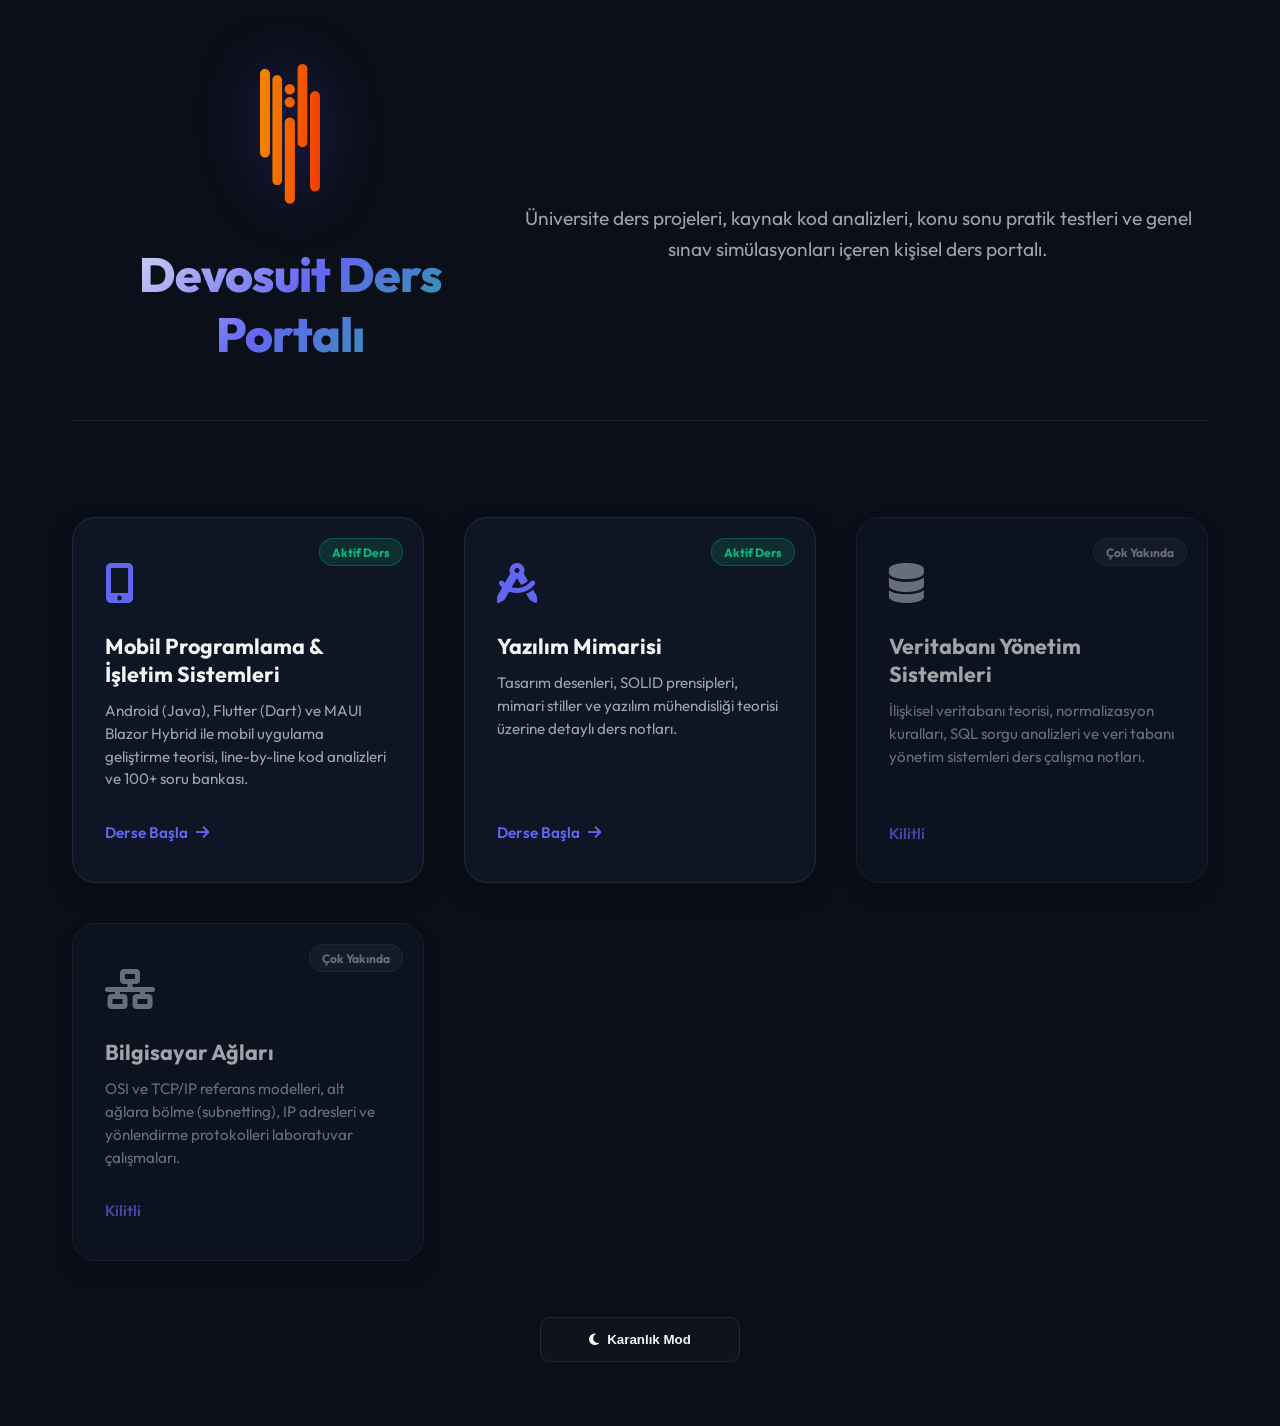
==== index.html @ ef6483c0 "mobil programlama ve mimari" ====
<!DOCTYPE html>
<html lang="tr">
<head>
    <meta charset="UTF-8">
    <meta name="viewport" content="width=device-width, initial-scale=1.0">
    <title>Devosuit Ders Portalı</title>
    <meta name="description" content="Kişisel üniversite ders notları, kod analizleri ve sınav simülatörü platformu.">

    <link href="https://fonts.googleapis.com/css2?family=Outfit:wght@300;400;500;600;700&display=swap" rel="stylesheet">
    <link rel="stylesheet" href="https://cdnjs.cloudflare.com/ajax/libs/font-awesome/6.4.0/css/all.min.css">
    <link rel="stylesheet" href="assets/css/styles.css">
</head>
<body>

    <div class="dashboard-view">
        <header class="dashboard-header">
            <div class="logo-area">
                <img src="devosuitlogo.png" alt="Devosuit Logo" class="dashboard-logo">
                <h1>Devosuit Ders Portalı</h1>
            </div>
            <p>Üniversite ders projeleri, kaynak kod analizleri, konu sonu pratik testleri ve genel sınav simülasyonları içeren kişisel ders portalı.</p>
        </header>

        <div class="course-grid">

            <!-- Mobil Programlama — AKTİF -->
            <a href="courses/mobil/index.html" class="course-card active">
                <span class="card-badge">Aktif Ders</span>
                <div class="course-icon"><i class="fas fa-mobile-alt"></i></div>
                <h3>Mobil Programlama &amp; İşletim Sistemleri</h3>
                <p>Android (Java), Flutter (Dart) ve MAUI Blazor Hybrid ile mobil uygulama geliştirme teorisi, line-by-line kod analizleri ve 100+ soru bankası.</p>
                <span class="enter-btn">Derse Başla <i class="fas fa-arrow-right"></i></span>
            </a>

            <!-- Yazılım Mimarisi — AKTİF -->
            <a href="courses/yazilim-mimarisi/index.html" class="course-card active">
                <span class="card-badge">Aktif Ders</span>
                <div class="course-icon"><i class="fas fa-drafting-compass"></i></div>
                <h3>Yazılım Mimarisi</h3>
                <p>Tasarım desenleri, SOLID prensipleri, mimari stiller ve yazılım mühendisliği teorisi üzerine detaylı ders notları.</p>
                <span class="enter-btn">Derse Başla <i class="fas fa-arrow-right"></i></span>
            </a>

            <!-- Veritabanı — Kilitli -->
            <div class="course-card locked">
                <span class="card-badge locked-badge">Çok Yakında</span>
                <div class="course-icon"><i class="fas fa-database"></i></div>
                <h3>Veritabanı Yönetim Sistemleri</h3>
                <p>İlişkisel veritabanı teorisi, normalizasyon kuralları, SQL sorgu analizleri ve veri tabanı yönetim sistemleri ders çalışma notları.</p>
                <span class="enter-btn">Kilitli</span>
            </div>

            <!-- Ağlar — Kilitli -->
            <div class="course-card locked">
                <span class="card-badge locked-badge">Çok Yakında</span>
                <div class="course-icon"><i class="fas fa-network-wired"></i></div>
                <h3>Bilgisayar Ağları</h3>
                <p>OSI ve TCP/IP referans modelleri, alt ağlara bölme (subnetting), IP adresleri ve yönlendirme protokolleri laboratuvar çalışmaları.</p>
                <span class="enter-btn">Kilitli</span>
            </div>

        </div>

        <button class="theme-toggle dashboard-theme-toggle" onclick="toggleTheme()">
            <i class="fas fa-moon"></i> <span>Karanlık Mod</span>
        </button>
    </div>

    <script src="assets/js/dashboard.js"></script>
</body>
</html>
---- assets/css/styles.css ----
:root {
            --bg-base: #0b0f19;
            --bg-card: rgba(17, 25, 40, 0.75);
            --border-color: rgba(255, 255, 255, 0.08);
            --primary: #4f46e5;
            --primary-light: #6366f1;
            --accent: #10b981;
            --accent-hover: #059669;
            --text-primary: #f3f4f6;
            --text-secondary: #9ca3af;
            --sidebar-width: 280px;
            --card-padding: 2rem;
            --shadow: 0 10px 30px -10px rgba(0, 0, 0, 0.5);
            --transition: all 0.3s cubic-bezier(0.4, 0, 0.2, 1);
        }

        .light-theme {
            --bg-base: #f8fafc;
            --bg-card: rgba(255, 255, 255, 0.9);
            --border-color: rgba(0, 0, 0, 0.08);
            --primary: #3b82f6;
            --primary-light: #60a5fa;
            --accent: #10b981;
            --text-primary: #1e293b;
            --text-secondary: #64748b;
        }

        * {
            margin: 0;
            padding: 0;
            box-sizing: border-box;
        }

        body {
            font-family: 'Outfit', sans-serif;
            background-color: var(--bg-base);
            color: var(--text-primary);
            display: block;
            min-height: 100vh;
            overflow-x: hidden;
            transition: var(--transition);
        }

        body.in-workspace {
            display: flex;
        }

        /* Dashboard View Styling */
        .dashboard-view {
            max-width: 1200px;
            margin: 0 auto;
            padding: 4rem 2rem;
            display: flex;
            flex-direction: column;
            align-items: center;
            width: 100%;
        }

        .dashboard-header {
            text-align: center;
            margin-bottom: 4rem;
        }

        .logo-area {
            display: flex;
            flex-direction: column;
            align-items: center;
            gap: 1.5rem;
            margin-bottom: 1.5rem;
        }

        .dashboard-logo {
            height: 140px;
            width: auto;
            object-fit: contain;
            filter: drop-shadow(0 0 30px rgba(79, 70, 229, 0.3));
            transition: var(--transition);
        }

        .dashboard-logo:hover {
            transform: scale(1.05);
        }

        .dashboard-header h1 {
            font-size: 3rem;
            font-weight: 800;
            background: linear-gradient(135deg, var(--text-primary), var(--primary-light), var(--accent));
            -webkit-background-clip: text;
            -webkit-text-fill-color: transparent;
            letter-spacing: -1px;
            margin-top: 1rem;
        }

        .dashboard-header p {
            color: var(--text-secondary);
            font-size: 1.2rem;
            max-width: 700px;
            line-height: 1.6;
            margin: 1rem auto 0 auto;
        }

        .course-grid {
            display: grid;
            grid-template-columns: repeat(auto-fit, minmax(320px, 1fr));
            gap: 2.5rem;
            width: 100%;
            margin-top: 2rem;
        }

        a.course-card {
            text-decoration: none;
            color: inherit;
        }

        .course-card {
            background: var(--bg-card);
            backdrop-filter: blur(20px);
            -webkit-backdrop-filter: blur(20px);
            border: 1px solid var(--border-color);
            border-radius: 24px;
            padding: 2.5rem 2rem;
            position: relative;
            overflow: hidden;
            cursor: pointer;
            transition: var(--transition);
            display: flex;
            flex-direction: column;
            align-items: flex-start;
            box-shadow: var(--shadow);
        }

        .course-card.active:hover {
            transform: translateY(-8px);
            border-color: var(--primary-light);
            box-shadow: 0 20px 40px -15px rgba(99, 102, 241, 0.25);
        }

        .course-card.locked {
            opacity: 0.65;
            cursor: not-allowed;
        }

        .card-badge {
            position: absolute;
            top: 1.25rem;
            right: 1.25rem;
            background: rgba(16, 185, 129, 0.15);
            color: var(--accent);
            padding: 0.35rem 0.75rem;
            border-radius: 20px;
            font-size: 0.75rem;
            font-weight: 700;
            border: 1px solid rgba(16, 185, 129, 0.3);
        }

        .locked-badge {
            background: rgba(255, 255, 255, 0.05);
            color: var(--text-secondary);
            border-color: var(--border-color);
        }

        .course-icon {
            font-size: 2.5rem;
            color: var(--primary-light);
            margin-bottom: 1.5rem;
        }

        .course-card.locked .course-icon {
            color: var(--text-secondary);
        }

        .course-card h3 {
            font-size: 1.35rem;
            font-weight: 700;
            margin-bottom: 0.75rem;
            color: var(--text-primary);
        }

        .course-card p {
            color: var(--text-secondary);
            font-size: 0.95rem;
            line-height: 1.5;
            margin-bottom: 2rem;
            flex: 1;
        }

        .enter-btn {
            font-weight: 600;
            font-size: 0.95rem;
            color: var(--primary-light);
            display: flex;
            align-items: center;
            gap: 0.5rem;
            transition: var(--transition);
        }

        .course-card.active:hover .enter-btn {
            color: var(--accent);
            transform: translateX(5px);
        }

        /* Sidebar Navigation styling */
        aside {
            width: var(--sidebar-width);
            background: rgba(10, 15, 30, 0.95);
            border-right: 1px solid var(--border-color);
            position: fixed;
            top: 0;
            bottom: 0;
            left: 0;
            z-index: 100;
            padding: 2rem 1.5rem;
            display: none;
            flex-direction: column;
            overflow-y: auto;
        }

        body.in-workspace aside {
            display: flex;
        }

        .logo {
            font-size: 1.4rem;
            font-weight: 700;
            color: var(--text-primary);
            margin-bottom: 2.5rem;
            display: flex;
            align-items: center;
            gap: 0.75rem;
            background: linear-gradient(135deg, var(--primary-light), var(--accent));
            -webkit-background-clip: text;
            -webkit-text-fill-color: transparent;
        }

        .nav-links {
            list-style: none;
            display: flex;
            flex-direction: column;
            gap: 0.5rem;
            flex: 1;
        }

        .nav-links a {
            display: flex;
            align-items: center;
            gap: 0.75rem;
            color: var(--text-secondary);
            text-decoration: none;
            padding: 0.85rem 1rem;
            border-radius: 10px;
            font-weight: 500;
            font-size: 0.95rem;
            transition: var(--transition);
            border: 1px solid transparent;
        }

        .nav-links a:hover, .nav-links a.active {
            color: var(--text-primary);
            background: rgba(255, 255, 255, 0.03);
            border-color: var(--border-color);
        }

        .nav-links a.active {
            background: rgba(79, 70, 229, 0.15);
            border-color: rgba(79, 70, 229, 0.3);
            color: var(--primary-light);
        }

        .theme-toggle {
            margin-top: auto;
            background: rgba(255,255,255,0.02);
            border: 1px solid var(--border-color);
            color: var(--text-primary);
            padding: 0.85rem;
            border-radius: 10px;
            cursor: pointer;
            display: flex;
            align-items: center;
            justify-content: center;
            gap: 0.5rem;
            font-weight: 600;
            transition: var(--transition);
        }

        .theme-toggle:hover {
            background: rgba(255,255,255,0.06);
        }

        /* Main content layout */
        main {
            margin-left: 0;
            flex: 1;
            padding: 2.5rem;
            max-width: 1400px;
            width: 100%;
            transition: var(--transition);
            display: none;
        }

        body.in-workspace main {
            display: block;
            margin-left: var(--sidebar-width);
            width: calc(100% - var(--sidebar-width));
        }

        header {
            margin-bottom: 3rem;
            display: flex;
            justify-content: space-between;
            align-items: center;
            border-bottom: 1px solid var(--border-color);
            padding-bottom: 2rem;
        }

        .header-title h1 {
            font-size: 2.2rem;
            font-weight: 700;
            margin-bottom: 0.5rem;
            background: linear-gradient(to right, var(--text-primary), var(--text-secondary));
            -webkit-background-clip: text;
            -webkit-text-fill-color: transparent;
        }

        .header-title p {
            color: var(--text-secondary);
            font-size: 1.05rem;
        }

        /* Search styling */
        .search-container {
            position: relative;
            width: 320px;
        }

        .search-container i {
            position: absolute;
            left: 1rem;
            top: 50%;
            transform: translateY(-50%);
            color: var(--text-secondary);
        }

        .search-input {
            width: 100%;
            padding: 0.75rem 1rem 0.75rem 2.5rem;
            background: rgba(255, 255, 255, 0.02);
            border: 1px solid var(--border-color);
            border-radius: 12px;
            color: var(--text-primary);
            outline: none;
            transition: var(--transition);
            font-family: inherit;
        }

        .search-input:focus {
            border-color: var(--primary-light);
            background: rgba(255, 255, 255, 0.05);
            box-shadow: 0 0 0 4px rgba(99, 102, 241, 0.15);
        }

        /* Card styles with Glassmorphism */
        .card {
            background: var(--bg-card);
            backdrop-filter: blur(20px);
            -webkit-backdrop-filter: blur(20px);
            border: 1px solid var(--border-color);
            border-radius: 20px;
            padding: var(--card-padding);
            box-shadow: var(--shadow);
            transition: var(--transition);
            margin-bottom: 3rem;
        }

        .card:hover {
            transform: translateY(-2px);
            border-color: rgba(255, 255, 255, 0.12);
        }

        .section-header {
            display: flex;
            justify-content: space-between;
            align-items: flex-start;
            margin-bottom: 1.5rem;
            border-bottom: 1px solid var(--border-color);
            padding-bottom: 1rem;
        }

        .section-header h2 {
            font-size: 1.6rem;
            font-weight: 700;
        }

        .path-badge {
            background: rgba(255, 255, 255, 0.03);
            border: 1px solid var(--border-color);
            padding: 0.5rem 0.85rem;
            border-radius: 30px;
            font-family: 'JetBrains Mono', monospace;
            font-size: 0.8rem;
            color: var(--text-secondary);
            display: inline-flex;
            align-items: center;
            gap: 0.5rem;
        }

        .section-desc {
            font-size: 1.05rem;
            line-height: 1.6;
            color: var(--text-secondary);
            margin-bottom: 2rem;
        }

        .grid {
            display: grid;
            gap: 2rem;
        }

        .grid-2 {
            grid-template-columns: 1fr 1fr;
        }

        @media (max-width: 1024px) {
            .grid-2 {
                grid-template-columns: 1fr;
            }
        }

        .info-block {
            background: rgba(255, 255, 255, 0.01);
            border: 1px solid var(--border-color);
            border-radius: 16px;
            padding: 1.5rem;
        }

        .info-block h3 {
            font-size: 1.15rem;
            font-weight: 600;
            margin-bottom: 1rem;
            display: flex;
            align-items: center;
            gap: 0.5rem;
            color: var(--text-primary);
        }

        .warning-block {
            border-left: 4px solid #ef4444;
            background: rgba(239, 68, 68, 0.02);
        }

        .warning-block h3 {
            color: #ef4444;
        }

        .styled-list, .exam-list {
            list-style: none;
            display: flex;
            flex-direction: column;
            gap: 0.85rem;
        }

        .styled-list li {
            position: relative;
            padding-left: 1.25rem;
            font-size: 0.95rem;
            line-height: 1.5;
            color: var(--text-secondary);
        }

        .styled-list li::before {
            content: '•';
            color: var(--primary-light);
            font-size: 1.5rem;
            position: absolute;
            left: 0;
            top: -0.2rem;
        }

        .exam-item {
            display: flex;
            gap: 0.75rem;
            font-size: 0.95rem;
            line-height: 1.5;
            color: var(--text-secondary);
        }

        .text-accent {
            color: #ef4444;
            margin-top: 0.2rem;
        }

        /* Code display styling */
        .code-tab-container {
            margin-top: 2rem;
            border-radius: 12px;
            overflow: hidden;
            border: 1px solid var(--border-color);
        }

        .code-header {
            background: rgba(0, 0, 0, 0.4);
            padding: 0.85rem 1.25rem;
            display: flex;
            justify-content: space-between;
            align-items: center;
            border-bottom: 1px solid var(--border-color);
            font-family: 'JetBrains Mono', monospace;
            font-size: 0.85rem;
            color: var(--text-secondary);
        }

        .copy-btn {
            background: transparent;
            border: 1px solid var(--border-color);
            color: var(--text-secondary);
            padding: 0.4rem 0.75rem;
            border-radius: 6px;
            cursor: pointer;
            font-family: inherit;
            font-size: 0.8rem;
            transition: var(--transition);
        }

        .copy-btn:hover {
            color: var(--text-primary);
            background: rgba(255,255,255,0.05);
        }

        pre[class*="language-"] {
            margin: 0 !important;
            border-radius: 0 !important;
            background: #060913 !important;
            font-size: 0.9rem !important;
        }

        /* 100-Question Exam Engine styling */
        .quiz-section {
            margin-top: 4rem;
        }

        .quiz-container {
            display: flex;
            flex-direction: column;
            gap: 1.5rem;
        }

        .quiz-navigation-panel {
            background: rgba(0, 0, 0, 0.2);
            border: 1px solid var(--border-color);
            border-radius: 12px;
            padding: 1rem;
            display: flex;
            flex-wrap: wrap;
            gap: 0.5rem;
            max-height: 200px;
            overflow-y: auto;
        }

        .q-nav-btn {
            width: 38px;
            height: 38px;
            border-radius: 8px;
            background: rgba(255,255,255,0.02);
            border: 1px solid var(--border-color);
            color: var(--text-secondary);
            cursor: pointer;
            font-weight: 600;
            display: flex;
            align-items: center;
            justify-content: center;
            transition: var(--transition);
        }

        .q-nav-btn:hover {
            border-color: var(--primary-light);
            color: var(--text-primary);
        }

        .q-nav-btn.active {
            background: var(--primary);
            color: white;
            border-color: var(--primary-light);
        }

        .q-nav-btn.correct {
            background: rgba(16, 185, 129, 0.15) !important;
            border-color: var(--accent) !important;
            color: var(--accent) !important;
        }

        .q-nav-btn.wrong {
            background: rgba(239, 68, 68, 0.15) !important;
            border-color: #ef4444 !important;
            color: #ef4444 !important;
        }

        .quiz-body {
            background: rgba(255, 255, 255, 0.01);
            border: 1px solid var(--border-color);
            border-radius: 16px;
            padding: 2rem;
        }

        .q-meta {
            display: flex;
            justify-content: space-between;
            font-size: 0.9rem;
            color: var(--primary-light);
            font-weight: 600;
            margin-bottom: 1rem;
        }

        .q-text {
            font-size: 1.15rem;
            font-weight: 600;
            line-height: 1.5;
            margin-bottom: 2rem;
        }

        .options-list {
            list-style: none;
            display: flex;
            flex-direction: column;
            gap: 0.75rem;
        }

        .option-item {
            display: flex;
            align-items: center;
            gap: 1rem;
            background: rgba(255, 255, 255, 0.02);
            border: 1px solid var(--border-color);
            padding: 1rem 1.25rem;
            border-radius: 12px;
            cursor: pointer;
            transition: var(--transition);
        }

        .option-item:hover {
            background: rgba(255, 255, 255, 0.04);
            border-color: var(--primary-light);
        }

        .option-badge {
            background: rgba(255,255,255,0.05);
            width: 28px;
            height: 28px;
            border-radius: 6px;
            display: flex;
            align-items: center;
            justify-content: center;
            font-weight: 700;
            font-size: 0.85rem;
            color: var(--text-secondary);
        }

        .option-item.selected {
            border-color: var(--primary);
            background: rgba(79, 70, 229, 0.05);
        }

        .option-item.correct {
            border-color: var(--accent) !important;
            background: rgba(16, 185, 129, 0.08) !important;
        }

        .option-item.correct .option-badge {
            background: var(--accent);
            color: white;
        }

        .option-item.wrong {
            border-color: #ef4444 !important;
            background: rgba(239, 68, 68, 0.08) !important;
        }

        .option-item.wrong .option-badge {
            background: #ef4444;
            color: white;
        }

        .feedback-box {
            margin-top: 1.5rem;
            background: rgba(16, 185, 129, 0.08);
            border: 1px solid var(--accent);
            border-radius: 12px;
            padding: 1.25rem;
            display: none;
        }

        .feedback-box.show {
            display: block;
        }

        .feedback-box.wrong-feedback {
            background: rgba(239, 68, 68, 0.08);
            border-color: #ef4444;
        }

        .quiz-controls {
            display: flex;
            justify-content: space-between;
            margin-top: 2rem;
        }

        .quiz-btn {
            background: var(--primary);
            border: 1px solid var(--primary-light);
            color: white;
            padding: 0.75rem 1.5rem;
            border-radius: 10px;
            cursor: pointer;
            font-weight: 600;
            font-family: inherit;
            display: flex;
            align-items: center;
            gap: 0.5rem;
            transition: var(--transition);
        }

        .quiz-btn:hover {
            background: var(--primary-light);
        }

        .quiz-btn:disabled {
            opacity: 0.4;
            cursor: not-allowed;
        }

        /* Utility classes */
        .mt-4 { margin-top: 1.5rem; }
        .mb-4 { margin-bottom: 1.5rem; }
        .text-accent { color: var(--accent) !important; }

        /* Scrollbar customizing */
        ::-webkit-scrollbar {
            width: 8px;
            height: 8px;
        }
        ::-webkit-scrollbar-track {
            background: var(--bg-base);
        }
        ::-webkit-scrollbar-thumb {
            background: var(--border-color);
            border-radius: 4px;
        }
        ::-webkit-scrollbar-thumb:hover {
            background: rgba(255,255,255,0.15);
        }

        /* Kritik Satır Analizi Tablosu */
        .analysis-table-container {
            margin-top: 1.5rem;
            background: rgba(0, 0, 0, 0.2);
            border: 1px solid var(--border-color);
            border-radius: 12px;
            padding: 1.25rem;
        }

        .analysis-table-title {
            font-size: 1.1rem;
            font-weight: 600;
            color: var(--primary-light);
            margin-bottom: 1rem;
            display: flex;
            align-items: center;
            gap: 0.5rem;
        }

        .analysis-table {
            width: 100%;
            border-collapse: collapse;
            font-size: 0.9rem;
            text-align: left;
        }

        .analysis-th {
            padding: 0.75rem 1rem;
            border-bottom: 2px solid var(--border-color);
            font-weight: 600;
            color: var(--text-primary);
        }

        .analysis-code-cell {
            padding: 0.75rem 1rem;
            border-bottom: 1px solid var(--border-color);
            font-family: 'JetBrains Mono', monospace;
            background: rgba(0, 0, 0, 0.3);
            vertical-align: top;
            width: 40%;
        }

        .analysis-explain-cell {
            padding: 0.75rem 1rem;
            border-bottom: 1px solid var(--border-color);
            color: var(--text-secondary);
            line-height: 1.5;
            vertical-align: top;
        }

        /* Mini Quiz Styling */
        .mini-quiz-card {
            background: rgba(79, 70, 229, 0.03);
            border: 1px dashed rgba(99, 102, 241, 0.3);
            border-radius: 16px;
            padding: 1.5rem;
            margin-top: 2rem;
        }

        .mini-quiz-card .options-list {
            margin-bottom: 1.25rem;
        }

        .mini-quiz-title {
            font-size: 1.2rem;
            font-weight: 700;
            color: var(--primary-light);
            margin-bottom: 1rem;
            display: flex;
            align-items: center;
            gap: 0.5rem;
        }

        .mini-quiz-progress-bar {
            width: 100%;
            height: 6px;
            background: rgba(255, 255, 255, 0.05);
            border-radius: 3px;
            margin-bottom: 1rem;
            overflow: hidden;
        }

        .mini-quiz-progress-fill {
            height: 100%;
            width: 0%;
            background: linear-gradient(90deg, var(--primary), var(--accent));
            border-radius: 3px;
            transition: width 0.3s ease;
        }

        .mini-quiz-meta {
            display: flex;
            justify-content: space-between;
            font-size: 0.85rem;
            color: var(--text-secondary);
            margin-bottom: 1rem;
            font-weight: 500;
        }

        .mini-quiz-text {
            font-size: 1.05rem;
            font-weight: 600;
            line-height: 1.5;
            margin-bottom: 1.25rem;
            color: var(--text-primary);
        }

        .mini-quiz-controls {
            display: flex;
            gap: 1rem;
            margin-top: 1.25rem;
        }

        .mini-btn-half {
            flex: 1;
            justify-content: center;
        }

        /* Layout & Branding Customizations */
        .dashboard-theme-toggle {
            margin-top: 3.5rem;
            width: 200px;
        }

        .sidebar-brand {
            display: flex;
            align-items: center;
            gap: 0.75rem;
            margin-bottom: 2rem;
            padding-bottom: 1.25rem;
            border-bottom: 1px solid var(--border-color);
        }

        .sidebar-logo {
            height: 45px;
            width: auto;
            filter: drop-shadow(0 0 10px rgba(99, 102, 241, 0.3));
        }

        .sidebar-title {
            font-weight: 700;
            font-size: 1.1rem;
            color: var(--text-primary);
            letter-spacing: -0.5px;
        }

        .back-to-dashboard-btn {
            width: 100%;
            margin-bottom: 2rem;
            background: rgba(255, 255, 255, 0.03);
            border: 1px solid var(--border-color);
            color: var(--text-secondary);
            padding: 0.65rem 1rem;
            font-size: 0.85rem;
            font-family: 'Outfit', sans-serif;
            font-weight: 500;
            border-radius: 10px;
            cursor: pointer;
            display: flex;
            align-items: center;
            justify-content: center;
            gap: 0.5rem;
            text-decoration: none;
            transition: var(--transition);
        }

        .back-to-dashboard-btn:hover {
            background: rgba(255, 255, 255, 0.08);
            color: var(--text-primary);
            border-color: var(--primary-light);
        }

        .nav-divider {
            margin-top: 1.5rem;
            border-top: 1px solid var(--border-color);
            padding-top: 1.5rem;
        }

        .nav-special-link {
            background: rgba(16, 185, 129, 0.1) !important;
            border: 1px solid var(--accent) !important;
            color: var(--accent) !important;
        }

        .nav-special-link:hover {
            background: rgba(16, 185, 129, 0.2) !important;
            color: var(--accent) !important;
        }

        .workspace-header-title {
            display: flex;
            align-items: center;
            gap: 1rem;
        }

        .workspace-logo {
            height: 55px;
            width: auto;
        }

        .workspace-title-text h1 {
            font-size: 1.8rem;
            font-weight: 700;
            margin-bottom: 0.25rem;
        }

        .workspace-title-text p {
            font-size: 0.95rem;
            color: var(--text-secondary);
        }

/* ─── Loading Indicator ─────────────────────────────────────────────── */
.loading-indicator {
    display: flex;
    flex-direction: column;
    align-items: center;
    justify-content: center;
    gap: 1.25rem;
    padding: 6rem 2rem;
    color: var(--text-secondary);
    font-size: 1.1rem;
}
.loading-indicator .fa-spinner {
    font-size: 2.5rem;
    color: var(--primary-light);
}
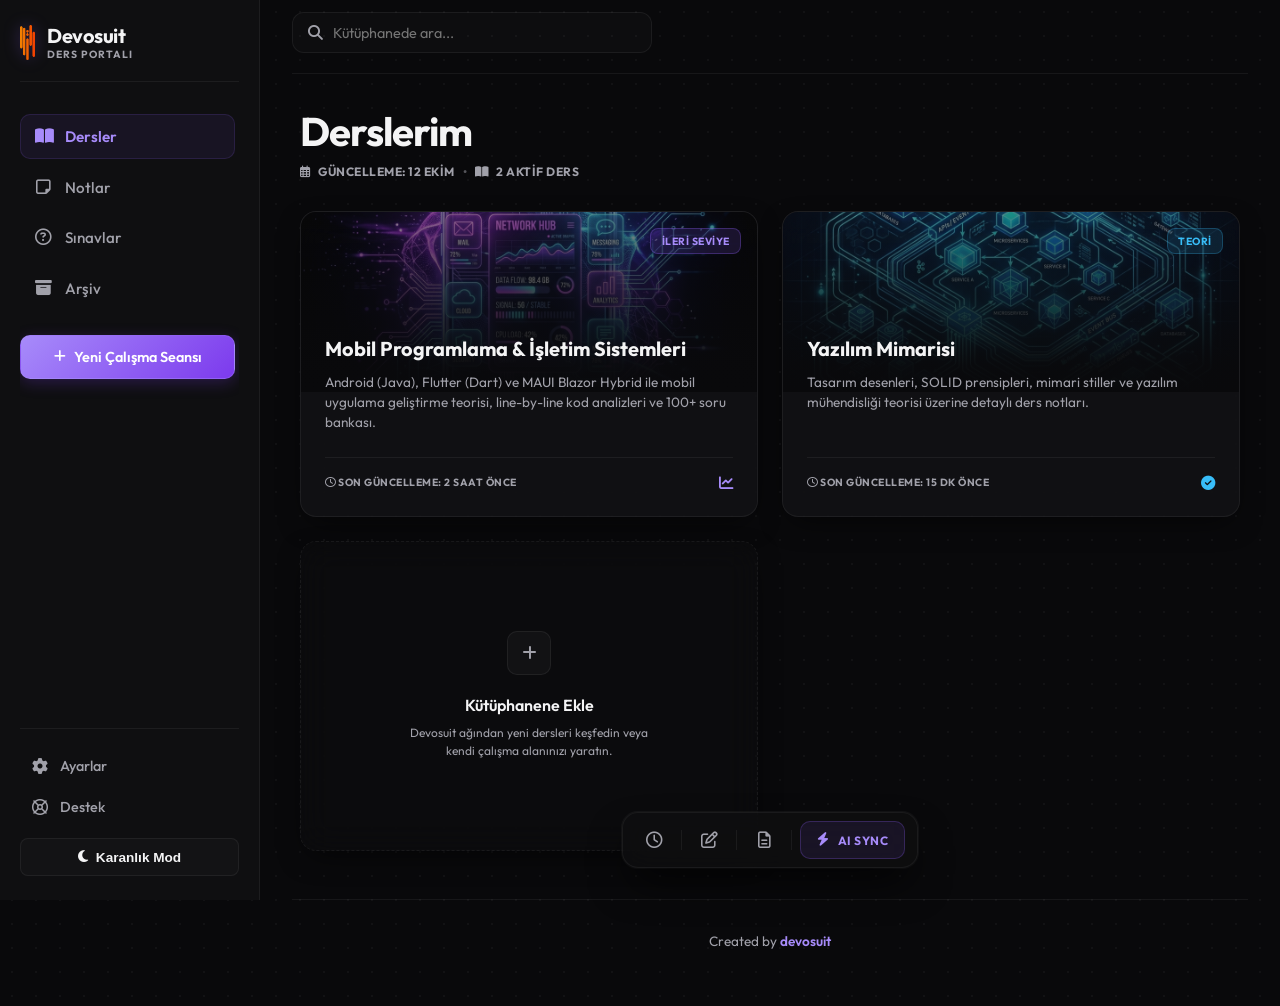
==== commit 3fa287d8: "tasarım değişikliği" ====
--- a/index.html
+++ b/index.html
@@ -6,64 +6,145 @@
     <title>Devosuit Ders Portalı</title>
     <meta name="description" content="Kişisel üniversite ders notları, kod analizleri ve sınav simülatörü platformu.">
 
-    <link href="https://fonts.googleapis.com/css2?family=Outfit:wght@300;400;500;600;700&display=swap" rel="stylesheet">
+    <link href="https://fonts.googleapis.com/css2?family=Outfit:wght@300;400;500;600;700&family=JetBrains+Mono:wght@400;500;600&display=swap" rel="stylesheet">
     <link rel="stylesheet" href="https://cdnjs.cloudflare.com/ajax/libs/font-awesome/6.4.0/css/all.min.css">
     <link rel="stylesheet" href="assets/css/styles.css">
 </head>
-<body>
+<body class="dashboard-page">
 
-    <div class="dashboard-view">
-        <header class="dashboard-header">
-            <div class="logo-area">
-                <img src="devosuitlogo.png" alt="Devosuit Logo" class="dashboard-logo">
-                <h1>Devosuit Ders Portalı</h1>
+    <!-- ─── Sidebar ──────────────────────────────────────────────────── -->
+    <aside id="sidebarView">
+        <div class="sidebar-brand">
+            <img src="devosuitlogo.png" alt="Devosuit Logo" class="sidebar-logo">
+            <div class="sidebar-brand-text">
+                <span class="sidebar-title">Devosuit</span>
+                <span class="sidebar-subtitle">DERS PORTALI</span>
             </div>
-            <p>Üniversite ders projeleri, kaynak kod analizleri, konu sonu pratik testleri ve genel sınav simülasyonları içeren kişisel ders portalı.</p>
+        </div>
+
+        <div class="sidebar-scroll-area">
+            <ul class="nav-links">
+                <li><a href="#" class="active" id="tab-courses"><i class="fas fa-book-open"></i> Dersler</a></li>
+                <li><a href="#" id="tab-notes"><i class="far fa-sticky-note"></i> Notlar</a></li>
+                <li><a href="#" id="tab-quizzes"><i class="far fa-question-circle"></i> Sınavlar</a></li>
+                <li><a href="#" id="tab-archive"><i class="fas fa-archive"></i> Arşiv</a></li>
+            </ul>
+
+            <button class="new-session-btn" id="newSessionBtn">
+                <i class="fas fa-plus"></i> Yeni Çalışma Seansı
+            </button>
+        </div>
+
+        <div class="sidebar-footer">
+            <button class="footer-link-btn" id="settingsBtn"><i class="fas fa-cog"></i> Ayarlar</button>
+            <button class="footer-link-btn" id="supportBtn"><i class="far fa-life-ring"></i> Destek</button>
+            <button class="theme-toggle dashboard-theme-toggle" onclick="toggleTheme()">
+                <i class="fas fa-moon"></i> <span>Karanlık Mod</span>
+            </button>
+        </div>
+    </aside>
+
+    <!-- ─── Main Content Area ───────────────────────────────────────── -->
+    <main id="mainWorkspace" class="dashboard-main">
+        <!-- Top bar -->
+        <header class="top-bar">
+            <div class="search-container">
+                <i class="fas fa-search"></i>
+                <input type="text" class="search-input" id="dashboardSearchInput" placeholder="Kütüphanede ara..." oninput="filterDashboardCourses()">
+            </div>
         </header>
 
-        <div class="course-grid">
-
-            <!-- Mobil Programlama — AKTİF -->
-            <a href="courses/mobil/index.html" class="course-card active">
-                <span class="card-badge">Aktif Ders</span>
-                <div class="course-icon"><i class="fas fa-mobile-alt"></i></div>
-                <h3>Mobil Programlama &amp; İşletim Sistemleri</h3>
-                <p>Android (Java), Flutter (Dart) ve MAUI Blazor Hybrid ile mobil uygulama geliştirme teorisi, line-by-line kod analizleri ve 100+ soru bankası.</p>
-                <span class="enter-btn">Derse Başla <i class="fas fa-arrow-right"></i></span>
-            </a>
-
-            <!-- Yazılım Mimarisi — AKTİF -->
-            <a href="courses/yazilim-mimarisi/index.html" class="course-card active">
-                <span class="card-badge">Aktif Ders</span>
-                <div class="course-icon"><i class="fas fa-drafting-compass"></i></div>
-                <h3>Yazılım Mimarisi</h3>
-                <p>Tasarım desenleri, SOLID prensipleri, mimari stiller ve yazılım mühendisliği teorisi üzerine detaylı ders notları.</p>
-                <span class="enter-btn">Derse Başla <i class="fas fa-arrow-right"></i></span>
-            </a>
-
-            <!-- Veritabanı — Kilitli -->
-            <div class="course-card locked">
-                <span class="card-badge locked-badge">Çok Yakında</span>
-                <div class="course-icon"><i class="fas fa-database"></i></div>
-                <h3>Veritabanı Yönetim Sistemleri</h3>
-                <p>İlişkisel veritabanı teorisi, normalizasyon kuralları, SQL sorgu analizleri ve veri tabanı yönetim sistemleri ders çalışma notları.</p>
-                <span class="enter-btn">Kilitli</span>
+        <!-- Main Dashboard Wrapper -->
+        <div class="dashboard-wrapper">
+            <div class="dashboard-title-area">
+                <h1>Derslerim</h1>
+                <div class="dashboard-meta">
+                    <span><i class="far fa-calendar-alt"></i> GÜNCELLEME: 12 EKİM</span>
+                    <span class="meta-dot">•</span>
+                    <span><i class="fas fa-book-open"></i> 2 AKTİF DERS</span>
+                </div>
             </div>
 
-            <!-- Ağlar — Kilitli -->
-            <div class="course-card locked">
-                <span class="card-badge locked-badge">Çok Yakında</span>
-                <div class="course-icon"><i class="fas fa-network-wired"></i></div>
-                <h3>Bilgisayar Ağları</h3>
-                <p>OSI ve TCP/IP referans modelleri, alt ağlara bölme (subnetting), IP adresleri ve yönlendirme protokolleri laboratuvar çalışmaları.</p>
-                <span class="enter-btn">Kilitli</span>
+            <!-- Course Grid -->
+            <div class="course-grid dashboard-grid">
+
+                <!-- Mobil Programlama — AKTİF -->
+                <a href="courses/mobil/index.html" class="course-card active-card" data-title="Mobil Programlama & İşletim Sistemleri" data-category="active">
+                    <div class="card-bg-container">
+                        <img src="assets/images/mobil_programlama_bg.png" alt="" class="card-bg-image">
+                        <div class="card-bg-overlay"></div>
+                    </div>
+                    <span class="card-badge badge-advanced">İLERİ SEVİYE</span>
+                    <div class="card-content">
+                        <h3>Mobil Programlama &amp; İşletim Sistemleri</h3>
+                        <p>Android (Java), Flutter (Dart) ve MAUI Blazor Hybrid ile mobil uygulama geliştirme teorisi, line-by-line kod analizleri ve 100+ soru bankası.</p>
+                        <div class="card-footer">
+                            <span class="last-mod"><i class="far fa-clock"></i> SON GÜNCELLEME: 2 SAAT ÖNCE</span>
+                            <span class="footer-trend-icon trend-purple"><i class="fas fa-chart-line"></i></span>
+                        </div>
+                    </div>
+                </a>
+
+                <!-- Yazılım Mimarisi — AKTİF -->
+                <a href="courses/yazilim-mimarisi/index.html" class="course-card active-card" data-title="Yazılım Mimarisi" data-category="active">
+                    <div class="card-bg-container">
+                        <img src="assets/images/yazilim_mimarisi_bg.png" alt="" class="card-bg-image">
+                        <div class="card-bg-overlay"></div>
+                    </div>
+                    <span class="card-badge badge-theory">TEORİ</span>
+                    <div class="card-content">
+                        <h3>Yazılım Mimarisi</h3>
+                        <p>Tasarım desenleri, SOLID prensipleri, mimari stiller ve yazılım mühendisliği teorisi üzerine detaylı ders notları.</p>
+                        <div class="card-footer">
+                            <span class="last-mod"><i class="far fa-clock"></i> SON GÜNCELLEME: 15 DK ÖNCE</span>
+                            <span class="footer-trend-icon trend-blue"><i class="fas fa-check-circle"></i></span>
+                        </div>
+                    </div>
+                </a>
+
+
+                <!-- Add to your library dashed card -->
+                <div class="course-card add-library-card" id="addLibraryCardBtn">
+                    <div class="add-library-inner">
+                        <div class="add-icon-container">
+                            <i class="fas fa-plus"></i>
+                        </div>
+                        <h3>Kütüphanene Ekle</h3>
+                        <p>Devosuit ağından yeni dersleri keşfedin veya kendi çalışma alanınızı yaratın.</p>
+                    </div>
+                </div>
+
             </div>
-
         </div>
 
-        <button class="theme-toggle dashboard-theme-toggle" onclick="toggleTheme()">
-            <i class="fas fa-moon"></i> <span>Karanlık Mod</span>
-        </button>
+        <!-- Floating Action Bar -->
+        <div class="floating-action-bar">
+            <button class="fab-btn" title="Zamanlayıcıyı Başlat" id="fabTimer"><i class="far fa-clock"></i></button>
+            <div class="fab-divider"></div>
+            <button class="fab-btn" title="Not Al" id="fabNotes"><i class="far fa-edit"></i></button>
+            <div class="fab-divider"></div>
+            <button class="fab-btn" title="Dokümanlar" id="fabFiles"><i class="far fa-file-alt"></i></button>
+            <div class="fab-divider"></div>
+            <button class="fab-btn ai-sync-btn" title="Yapay Zeka Eşitleme" id="fabAiSync">
+                <i class="fas fa-bolt"></i>
+                <span>AI SYNC</span>
+            </button>
+        </div>
+
+        <!-- Footer -->
+        <footer class="dashboard-footer-bar">
+            <p>Created by <a href="https://devosuit.com" target="_blank">devosuit</a></p>
+        </footer>
+    </main>
+
+    <!-- Custom alert overlay -->
+    <div class="alert-overlay" id="alertOverlay">
+        <div class="alert-box">
+            <div class="alert-icon"><i class="fas fa-info-circle"></i></div>
+            <h3 id="alertTitle">Bilgi</h3>
+            <p id="alertMessage">Bu özellik çok yakında aktif olacaktır.</p>
+            <button class="alert-close-btn" onclick="closeAlert()">Tamam</button>
+        </div>
     </div>
 
     <script src="assets/js/dashboard.js"></script>
--- a/assets/css/styles.css
+++ b/assets/css/styles.css
@@ -1,962 +1,1503 @@
 :root {
-            --bg-base: #0b0f19;
-            --bg-card: rgba(17, 25, 40, 0.75);
-            --border-color: rgba(255, 255, 255, 0.08);
-            --primary: #4f46e5;
-            --primary-light: #6366f1;
-            --accent: #10b981;
-            --accent-hover: #059669;
-            --text-primary: #f3f4f6;
-            --text-secondary: #9ca3af;
-            --sidebar-width: 280px;
-            --card-padding: 2rem;
-            --shadow: 0 10px 30px -10px rgba(0, 0, 0, 0.5);
-            --transition: all 0.3s cubic-bezier(0.4, 0, 0.2, 1);
-        }
-
-        .light-theme {
-            --bg-base: #f8fafc;
-            --bg-card: rgba(255, 255, 255, 0.9);
-            --border-color: rgba(0, 0, 0, 0.08);
-            --primary: #3b82f6;
-            --primary-light: #60a5fa;
-            --accent: #10b981;
-            --text-primary: #1e293b;
-            --text-secondary: #64748b;
-        }
-
-        * {
-            margin: 0;
-            padding: 0;
-            box-sizing: border-box;
-        }
-
-        body {
-            font-family: 'Outfit', sans-serif;
-            background-color: var(--bg-base);
-            color: var(--text-primary);
-            display: block;
-            min-height: 100vh;
-            overflow-x: hidden;
-            transition: var(--transition);
-        }
-
-        body.in-workspace {
-            display: flex;
-        }
-
-        /* Dashboard View Styling */
-        .dashboard-view {
-            max-width: 1200px;
-            margin: 0 auto;
-            padding: 4rem 2rem;
-            display: flex;
-            flex-direction: column;
-            align-items: center;
-            width: 100%;
-        }
-
-        .dashboard-header {
-            text-align: center;
-            margin-bottom: 4rem;
-        }
-
-        .logo-area {
-            display: flex;
-            flex-direction: column;
-            align-items: center;
-            gap: 1.5rem;
-            margin-bottom: 1.5rem;
-        }
-
-        .dashboard-logo {
-            height: 140px;
-            width: auto;
-            object-fit: contain;
-            filter: drop-shadow(0 0 30px rgba(79, 70, 229, 0.3));
-            transition: var(--transition);
-        }
-
-        .dashboard-logo:hover {
-            transform: scale(1.05);
-        }
-
-        .dashboard-header h1 {
-            font-size: 3rem;
-            font-weight: 800;
-            background: linear-gradient(135deg, var(--text-primary), var(--primary-light), var(--accent));
-            -webkit-background-clip: text;
-            -webkit-text-fill-color: transparent;
-            letter-spacing: -1px;
-            margin-top: 1rem;
-        }
-
-        .dashboard-header p {
-            color: var(--text-secondary);
-            font-size: 1.2rem;
-            max-width: 700px;
-            line-height: 1.6;
-            margin: 1rem auto 0 auto;
-        }
-
-        .course-grid {
-            display: grid;
-            grid-template-columns: repeat(auto-fit, minmax(320px, 1fr));
-            gap: 2.5rem;
-            width: 100%;
-            margin-top: 2rem;
-        }
-
-        a.course-card {
-            text-decoration: none;
-            color: inherit;
-        }
-
-        .course-card {
-            background: var(--bg-card);
-            backdrop-filter: blur(20px);
-            -webkit-backdrop-filter: blur(20px);
-            border: 1px solid var(--border-color);
-            border-radius: 24px;
-            padding: 2.5rem 2rem;
-            position: relative;
-            overflow: hidden;
-            cursor: pointer;
-            transition: var(--transition);
-            display: flex;
-            flex-direction: column;
-            align-items: flex-start;
-            box-shadow: var(--shadow);
-        }
-
-        .course-card.active:hover {
-            transform: translateY(-8px);
-            border-color: var(--primary-light);
-            box-shadow: 0 20px 40px -15px rgba(99, 102, 241, 0.25);
-        }
-
-        .course-card.locked {
-            opacity: 0.65;
-            cursor: not-allowed;
-        }
-
-        .card-badge {
-            position: absolute;
-            top: 1.25rem;
-            right: 1.25rem;
-            background: rgba(16, 185, 129, 0.15);
-            color: var(--accent);
-            padding: 0.35rem 0.75rem;
-            border-radius: 20px;
-            font-size: 0.75rem;
-            font-weight: 700;
-            border: 1px solid rgba(16, 185, 129, 0.3);
-        }
-
-        .locked-badge {
-            background: rgba(255, 255, 255, 0.05);
-            color: var(--text-secondary);
-            border-color: var(--border-color);
-        }
-
-        .course-icon {
-            font-size: 2.5rem;
-            color: var(--primary-light);
-            margin-bottom: 1.5rem;
-        }
-
-        .course-card.locked .course-icon {
-            color: var(--text-secondary);
-        }
-
-        .course-card h3 {
-            font-size: 1.35rem;
-            font-weight: 700;
-            margin-bottom: 0.75rem;
-            color: var(--text-primary);
-        }
-
-        .course-card p {
-            color: var(--text-secondary);
-            font-size: 0.95rem;
-            line-height: 1.5;
-            margin-bottom: 2rem;
-            flex: 1;
-        }
-
-        .enter-btn {
-            font-weight: 600;
-            font-size: 0.95rem;
-            color: var(--primary-light);
-            display: flex;
-            align-items: center;
-            gap: 0.5rem;
-            transition: var(--transition);
-        }
-
-        .course-card.active:hover .enter-btn {
-            color: var(--accent);
-            transform: translateX(5px);
-        }
-
-        /* Sidebar Navigation styling */
-        aside {
-            width: var(--sidebar-width);
-            background: rgba(10, 15, 30, 0.95);
-            border-right: 1px solid var(--border-color);
-            position: fixed;
-            top: 0;
-            bottom: 0;
-            left: 0;
-            z-index: 100;
-            padding: 2rem 1.5rem;
-            display: none;
-            flex-direction: column;
-            overflow-y: auto;
-        }
-
-        body.in-workspace aside {
-            display: flex;
-        }
-
-        .logo {
-            font-size: 1.4rem;
-            font-weight: 700;
-            color: var(--text-primary);
-            margin-bottom: 2.5rem;
-            display: flex;
-            align-items: center;
-            gap: 0.75rem;
-            background: linear-gradient(135deg, var(--primary-light), var(--accent));
-            -webkit-background-clip: text;
-            -webkit-text-fill-color: transparent;
-        }
-
-        .nav-links {
-            list-style: none;
-            display: flex;
-            flex-direction: column;
-            gap: 0.5rem;
-            flex: 1;
-        }
-
-        .nav-links a {
-            display: flex;
-            align-items: center;
-            gap: 0.75rem;
-            color: var(--text-secondary);
-            text-decoration: none;
-            padding: 0.85rem 1rem;
-            border-radius: 10px;
-            font-weight: 500;
-            font-size: 0.95rem;
-            transition: var(--transition);
-            border: 1px solid transparent;
-        }
-
-        .nav-links a:hover, .nav-links a.active {
-            color: var(--text-primary);
-            background: rgba(255, 255, 255, 0.03);
-            border-color: var(--border-color);
-        }
-
-        .nav-links a.active {
-            background: rgba(79, 70, 229, 0.15);
-            border-color: rgba(79, 70, 229, 0.3);
-            color: var(--primary-light);
-        }
-
-        .theme-toggle {
-            margin-top: auto;
-            background: rgba(255,255,255,0.02);
-            border: 1px solid var(--border-color);
-            color: var(--text-primary);
-            padding: 0.85rem;
-            border-radius: 10px;
-            cursor: pointer;
-            display: flex;
-            align-items: center;
-            justify-content: center;
-            gap: 0.5rem;
-            font-weight: 600;
-            transition: var(--transition);
-        }
-
-        .theme-toggle:hover {
-            background: rgba(255,255,255,0.06);
-        }
-
-        /* Main content layout */
-        main {
-            margin-left: 0;
-            flex: 1;
-            padding: 2.5rem;
-            max-width: 1400px;
-            width: 100%;
-            transition: var(--transition);
-            display: none;
-        }
-
-        body.in-workspace main {
-            display: block;
-            margin-left: var(--sidebar-width);
-            width: calc(100% - var(--sidebar-width));
-        }
-
-        header {
-            margin-bottom: 3rem;
-            display: flex;
-            justify-content: space-between;
-            align-items: center;
-            border-bottom: 1px solid var(--border-color);
-            padding-bottom: 2rem;
-        }
-
-        .header-title h1 {
-            font-size: 2.2rem;
-            font-weight: 700;
-            margin-bottom: 0.5rem;
-            background: linear-gradient(to right, var(--text-primary), var(--text-secondary));
-            -webkit-background-clip: text;
-            -webkit-text-fill-color: transparent;
-        }
-
-        .header-title p {
-            color: var(--text-secondary);
-            font-size: 1.05rem;
-        }
-
-        /* Search styling */
-        .search-container {
-            position: relative;
-            width: 320px;
-        }
-
-        .search-container i {
-            position: absolute;
-            left: 1rem;
-            top: 50%;
-            transform: translateY(-50%);
-            color: var(--text-secondary);
-        }
-
-        .search-input {
-            width: 100%;
-            padding: 0.75rem 1rem 0.75rem 2.5rem;
-            background: rgba(255, 255, 255, 0.02);
-            border: 1px solid var(--border-color);
-            border-radius: 12px;
-            color: var(--text-primary);
-            outline: none;
-            transition: var(--transition);
-            font-family: inherit;
-        }
-
-        .search-input:focus {
-            border-color: var(--primary-light);
-            background: rgba(255, 255, 255, 0.05);
-            box-shadow: 0 0 0 4px rgba(99, 102, 241, 0.15);
-        }
-
-        /* Card styles with Glassmorphism */
-        .card {
-            background: var(--bg-card);
-            backdrop-filter: blur(20px);
-            -webkit-backdrop-filter: blur(20px);
-            border: 1px solid var(--border-color);
-            border-radius: 20px;
-            padding: var(--card-padding);
-            box-shadow: var(--shadow);
-            transition: var(--transition);
-            margin-bottom: 3rem;
-        }
-
-        .card:hover {
-            transform: translateY(-2px);
-            border-color: rgba(255, 255, 255, 0.12);
-        }
-
-        .section-header {
-            display: flex;
-            justify-content: space-between;
-            align-items: flex-start;
-            margin-bottom: 1.5rem;
-            border-bottom: 1px solid var(--border-color);
-            padding-bottom: 1rem;
-        }
-
-        .section-header h2 {
-            font-size: 1.6rem;
-            font-weight: 700;
-        }
-
-        .path-badge {
-            background: rgba(255, 255, 255, 0.03);
-            border: 1px solid var(--border-color);
-            padding: 0.5rem 0.85rem;
-            border-radius: 30px;
-            font-family: 'JetBrains Mono', monospace;
-            font-size: 0.8rem;
-            color: var(--text-secondary);
-            display: inline-flex;
-            align-items: center;
-            gap: 0.5rem;
-        }
-
-        .section-desc {
-            font-size: 1.05rem;
-            line-height: 1.6;
-            color: var(--text-secondary);
-            margin-bottom: 2rem;
-        }
-
-        .grid {
-            display: grid;
-            gap: 2rem;
-        }
-
-        .grid-2 {
-            grid-template-columns: 1fr 1fr;
-        }
-
-        @media (max-width: 1024px) {
-            .grid-2 {
-                grid-template-columns: 1fr;
-            }
-        }
-
-        .info-block {
-            background: rgba(255, 255, 255, 0.01);
-            border: 1px solid var(--border-color);
-            border-radius: 16px;
-            padding: 1.5rem;
-        }
-
-        .info-block h3 {
-            font-size: 1.15rem;
-            font-weight: 600;
-            margin-bottom: 1rem;
-            display: flex;
-            align-items: center;
-            gap: 0.5rem;
-            color: var(--text-primary);
-        }
-
-        .warning-block {
-            border-left: 4px solid #ef4444;
-            background: rgba(239, 68, 68, 0.02);
-        }
-
-        .warning-block h3 {
-            color: #ef4444;
-        }
-
-        .styled-list, .exam-list {
-            list-style: none;
-            display: flex;
-            flex-direction: column;
-            gap: 0.85rem;
-        }
-
-        .styled-list li {
-            position: relative;
-            padding-left: 1.25rem;
-            font-size: 0.95rem;
-            line-height: 1.5;
-            color: var(--text-secondary);
-        }
-
-        .styled-list li::before {
-            content: '•';
-            color: var(--primary-light);
-            font-size: 1.5rem;
-            position: absolute;
-            left: 0;
-            top: -0.2rem;
-        }
-
-        .exam-item {
-            display: flex;
-            gap: 0.75rem;
-            font-size: 0.95rem;
-            line-height: 1.5;
-            color: var(--text-secondary);
-        }
-
-        .text-accent {
-            color: #ef4444;
-            margin-top: 0.2rem;
-        }
-
-        /* Code display styling */
-        .code-tab-container {
-            margin-top: 2rem;
-            border-radius: 12px;
-            overflow: hidden;
-            border: 1px solid var(--border-color);
-        }
-
-        .code-header {
-            background: rgba(0, 0, 0, 0.4);
-            padding: 0.85rem 1.25rem;
-            display: flex;
-            justify-content: space-between;
-            align-items: center;
-            border-bottom: 1px solid var(--border-color);
-            font-family: 'JetBrains Mono', monospace;
-            font-size: 0.85rem;
-            color: var(--text-secondary);
-        }
-
-        .copy-btn {
-            background: transparent;
-            border: 1px solid var(--border-color);
-            color: var(--text-secondary);
-            padding: 0.4rem 0.75rem;
-            border-radius: 6px;
-            cursor: pointer;
-            font-family: inherit;
-            font-size: 0.8rem;
-            transition: var(--transition);
-        }
-
-        .copy-btn:hover {
-            color: var(--text-primary);
-            background: rgba(255,255,255,0.05);
-        }
-
-        pre[class*="language-"] {
-            margin: 0 !important;
-            border-radius: 0 !important;
-            background: #060913 !important;
-            font-size: 0.9rem !important;
-        }
-
-        /* 100-Question Exam Engine styling */
-        .quiz-section {
-            margin-top: 4rem;
-        }
-
-        .quiz-container {
-            display: flex;
-            flex-direction: column;
-            gap: 1.5rem;
-        }
-
-        .quiz-navigation-panel {
-            background: rgba(0, 0, 0, 0.2);
-            border: 1px solid var(--border-color);
-            border-radius: 12px;
-            padding: 1rem;
-            display: flex;
-            flex-wrap: wrap;
-            gap: 0.5rem;
-            max-height: 200px;
-            overflow-y: auto;
-        }
-
-        .q-nav-btn {
-            width: 38px;
-            height: 38px;
-            border-radius: 8px;
-            background: rgba(255,255,255,0.02);
-            border: 1px solid var(--border-color);
-            color: var(--text-secondary);
-            cursor: pointer;
-            font-weight: 600;
-            display: flex;
-            align-items: center;
-            justify-content: center;
-            transition: var(--transition);
-        }
-
-        .q-nav-btn:hover {
-            border-color: var(--primary-light);
-            color: var(--text-primary);
-        }
-
-        .q-nav-btn.active {
-            background: var(--primary);
-            color: white;
-            border-color: var(--primary-light);
-        }
-
-        .q-nav-btn.correct {
-            background: rgba(16, 185, 129, 0.15) !important;
-            border-color: var(--accent) !important;
-            color: var(--accent) !important;
-        }
-
-        .q-nav-btn.wrong {
-            background: rgba(239, 68, 68, 0.15) !important;
-            border-color: #ef4444 !important;
-            color: #ef4444 !important;
-        }
-
-        .quiz-body {
-            background: rgba(255, 255, 255, 0.01);
-            border: 1px solid var(--border-color);
-            border-radius: 16px;
-            padding: 2rem;
-        }
-
-        .q-meta {
-            display: flex;
-            justify-content: space-between;
-            font-size: 0.9rem;
-            color: var(--primary-light);
-            font-weight: 600;
-            margin-bottom: 1rem;
-        }
-
-        .q-text {
-            font-size: 1.15rem;
-            font-weight: 600;
-            line-height: 1.5;
-            margin-bottom: 2rem;
-        }
-
-        .options-list {
-            list-style: none;
-            display: flex;
-            flex-direction: column;
-            gap: 0.75rem;
-        }
-
-        .option-item {
-            display: flex;
-            align-items: center;
-            gap: 1rem;
-            background: rgba(255, 255, 255, 0.02);
-            border: 1px solid var(--border-color);
-            padding: 1rem 1.25rem;
-            border-radius: 12px;
-            cursor: pointer;
-            transition: var(--transition);
-        }
-
-        .option-item:hover {
-            background: rgba(255, 255, 255, 0.04);
-            border-color: var(--primary-light);
-        }
-
-        .option-badge {
-            background: rgba(255,255,255,0.05);
-            width: 28px;
-            height: 28px;
-            border-radius: 6px;
-            display: flex;
-            align-items: center;
-            justify-content: center;
-            font-weight: 700;
-            font-size: 0.85rem;
-            color: var(--text-secondary);
-        }
-
-        .option-item.selected {
-            border-color: var(--primary);
-            background: rgba(79, 70, 229, 0.05);
-        }
-
-        .option-item.correct {
-            border-color: var(--accent) !important;
-            background: rgba(16, 185, 129, 0.08) !important;
-        }
-
-        .option-item.correct .option-badge {
-            background: var(--accent);
-            color: white;
-        }
-
-        .option-item.wrong {
-            border-color: #ef4444 !important;
-            background: rgba(239, 68, 68, 0.08) !important;
-        }
-
-        .option-item.wrong .option-badge {
-            background: #ef4444;
-            color: white;
-        }
-
-        .feedback-box {
-            margin-top: 1.5rem;
-            background: rgba(16, 185, 129, 0.08);
-            border: 1px solid var(--accent);
-            border-radius: 12px;
-            padding: 1.25rem;
-            display: none;
-        }
-
-        .feedback-box.show {
-            display: block;
-        }
-
-        .feedback-box.wrong-feedback {
-            background: rgba(239, 68, 68, 0.08);
-            border-color: #ef4444;
-        }
-
-        .quiz-controls {
-            display: flex;
-            justify-content: space-between;
-            margin-top: 2rem;
-        }
-
-        .quiz-btn {
-            background: var(--primary);
-            border: 1px solid var(--primary-light);
-            color: white;
-            padding: 0.75rem 1.5rem;
-            border-radius: 10px;
-            cursor: pointer;
-            font-weight: 600;
-            font-family: inherit;
-            display: flex;
-            align-items: center;
-            gap: 0.5rem;
-            transition: var(--transition);
-        }
-
-        .quiz-btn:hover {
-            background: var(--primary-light);
-        }
-
-        .quiz-btn:disabled {
-            opacity: 0.4;
-            cursor: not-allowed;
-        }
-
-        /* Utility classes */
-        .mt-4 { margin-top: 1.5rem; }
-        .mb-4 { margin-bottom: 1.5rem; }
-        .text-accent { color: var(--accent) !important; }
-
-        /* Scrollbar customizing */
-        ::-webkit-scrollbar {
-            width: 8px;
-            height: 8px;
-        }
-        ::-webkit-scrollbar-track {
-            background: var(--bg-base);
-        }
-        ::-webkit-scrollbar-thumb {
-            background: var(--border-color);
-            border-radius: 4px;
-        }
-        ::-webkit-scrollbar-thumb:hover {
-            background: rgba(255,255,255,0.15);
-        }
-
-        /* Kritik Satır Analizi Tablosu */
-        .analysis-table-container {
-            margin-top: 1.5rem;
-            background: rgba(0, 0, 0, 0.2);
-            border: 1px solid var(--border-color);
-            border-radius: 12px;
-            padding: 1.25rem;
-        }
-
-        .analysis-table-title {
-            font-size: 1.1rem;
-            font-weight: 600;
-            color: var(--primary-light);
-            margin-bottom: 1rem;
-            display: flex;
-            align-items: center;
-            gap: 0.5rem;
-        }
-
-        .analysis-table {
-            width: 100%;
-            border-collapse: collapse;
-            font-size: 0.9rem;
-            text-align: left;
-        }
-
-        .analysis-th {
-            padding: 0.75rem 1rem;
-            border-bottom: 2px solid var(--border-color);
-            font-weight: 600;
-            color: var(--text-primary);
-        }
-
-        .analysis-code-cell {
-            padding: 0.75rem 1rem;
-            border-bottom: 1px solid var(--border-color);
-            font-family: 'JetBrains Mono', monospace;
-            background: rgba(0, 0, 0, 0.3);
-            vertical-align: top;
-            width: 40%;
-        }
-
-        .analysis-explain-cell {
-            padding: 0.75rem 1rem;
-            border-bottom: 1px solid var(--border-color);
-            color: var(--text-secondary);
-            line-height: 1.5;
-            vertical-align: top;
-        }
-
-        /* Mini Quiz Styling */
-        .mini-quiz-card {
-            background: rgba(79, 70, 229, 0.03);
-            border: 1px dashed rgba(99, 102, 241, 0.3);
-            border-radius: 16px;
-            padding: 1.5rem;
-            margin-top: 2rem;
-        }
-
-        .mini-quiz-card .options-list {
-            margin-bottom: 1.25rem;
-        }
-
-        .mini-quiz-title {
-            font-size: 1.2rem;
-            font-weight: 700;
-            color: var(--primary-light);
-            margin-bottom: 1rem;
-            display: flex;
-            align-items: center;
-            gap: 0.5rem;
-        }
-
-        .mini-quiz-progress-bar {
-            width: 100%;
-            height: 6px;
-            background: rgba(255, 255, 255, 0.05);
-            border-radius: 3px;
-            margin-bottom: 1rem;
-            overflow: hidden;
-        }
-
-        .mini-quiz-progress-fill {
-            height: 100%;
-            width: 0%;
-            background: linear-gradient(90deg, var(--primary), var(--accent));
-            border-radius: 3px;
-            transition: width 0.3s ease;
-        }
-
-        .mini-quiz-meta {
-            display: flex;
-            justify-content: space-between;
-            font-size: 0.85rem;
-            color: var(--text-secondary);
-            margin-bottom: 1rem;
-            font-weight: 500;
-        }
-
-        .mini-quiz-text {
-            font-size: 1.05rem;
-            font-weight: 600;
-            line-height: 1.5;
-            margin-bottom: 1.25rem;
-            color: var(--text-primary);
-        }
-
-        .mini-quiz-controls {
-            display: flex;
-            gap: 1rem;
-            margin-top: 1.25rem;
-        }
-
-        .mini-btn-half {
-            flex: 1;
-            justify-content: center;
-        }
-
-        /* Layout & Branding Customizations */
-        .dashboard-theme-toggle {
-            margin-top: 3.5rem;
-            width: 200px;
-        }
-
-        .sidebar-brand {
-            display: flex;
-            align-items: center;
-            gap: 0.75rem;
-            margin-bottom: 2rem;
-            padding-bottom: 1.25rem;
-            border-bottom: 1px solid var(--border-color);
-        }
-
-        .sidebar-logo {
-            height: 45px;
-            width: auto;
-            filter: drop-shadow(0 0 10px rgba(99, 102, 241, 0.3));
-        }
-
-        .sidebar-title {
-            font-weight: 700;
-            font-size: 1.1rem;
-            color: var(--text-primary);
-            letter-spacing: -0.5px;
-        }
-
-        .back-to-dashboard-btn {
-            width: 100%;
-            margin-bottom: 2rem;
-            background: rgba(255, 255, 255, 0.03);
-            border: 1px solid var(--border-color);
-            color: var(--text-secondary);
-            padding: 0.65rem 1rem;
-            font-size: 0.85rem;
-            font-family: 'Outfit', sans-serif;
-            font-weight: 500;
-            border-radius: 10px;
-            cursor: pointer;
-            display: flex;
-            align-items: center;
-            justify-content: center;
-            gap: 0.5rem;
-            text-decoration: none;
-            transition: var(--transition);
-        }
-
-        .back-to-dashboard-btn:hover {
-            background: rgba(255, 255, 255, 0.08);
-            color: var(--text-primary);
-            border-color: var(--primary-light);
-        }
-
-        .nav-divider {
-            margin-top: 1.5rem;
-            border-top: 1px solid var(--border-color);
-            padding-top: 1.5rem;
-        }
-
-        .nav-special-link {
-            background: rgba(16, 185, 129, 0.1) !important;
-            border: 1px solid var(--accent) !important;
-            color: var(--accent) !important;
-        }
-
-        .nav-special-link:hover {
-            background: rgba(16, 185, 129, 0.2) !important;
-            color: var(--accent) !important;
-        }
-
-        .workspace-header-title {
-            display: flex;
-            align-items: center;
-            gap: 1rem;
-        }
-
-        .workspace-logo {
-            height: 55px;
-            width: auto;
-        }
-
-        .workspace-title-text h1 {
-            font-size: 1.8rem;
-            font-weight: 700;
-            margin-bottom: 0.25rem;
-        }
-
-        .workspace-title-text p {
-            font-size: 0.95rem;
-            color: var(--text-secondary);
-        }
+    --bg-base: #09090b;
+    --bg-sidebar: #0f0f11;
+    --bg-card: rgba(21, 21, 24, 0.7);
+    --border-color: rgba(255, 255, 255, 0.06);
+    --primary: #8b5cf6;
+    --primary-light: #a78bfa;
+    --accent: #10b981;
+    --accent-hover: #059669;
+    --text-primary: #f4f4f5;
+    --text-secondary: #a1a1aa;
+    --sidebar-width: 260px;
+    --card-padding: 1.5rem;
+    --shadow: 0 10px 30px -10px rgba(0, 0, 0, 0.7);
+    --transition: all 0.3s cubic-bezier(0.4, 0, 0.2, 1);
+    --grid-color: rgba(255, 255, 255, 0.035);
+}
+
+.light-theme {
+    --bg-base: #f4f4f5;
+    --bg-sidebar: #eaeaea;
+    --bg-card: rgba(255, 255, 255, 0.8);
+    --border-color: rgba(0, 0, 0, 0.08);
+    --primary: #6d28d9;
+    --primary-light: #7c3aed;
+    --accent: #10b981;
+    --text-primary: #09090b;
+    --text-secondary: #71717a;
+    --grid-color: rgba(0, 0, 0, 0.025);
+}
+
+* {
+    margin: 0;
+    padding: 0;
+    box-sizing: border-box;
+}
+
+body {
+    font-family: 'Outfit', sans-serif;
+    background-color: var(--bg-base);
+    background-image: radial-gradient(var(--grid-color) 1.5px, transparent 0);
+    background-size: 24px 24px;
+    color: var(--text-primary);
+    min-height: 100vh;
+    overflow-x: hidden;
+    transition: var(--transition);
+}
+
+body.dashboard-page, body.in-workspace {
+    display: flex;
+}
+
+/* ─── Sidebar Navigation Styling ────────────────────────────────────── */
+aside {
+    width: var(--sidebar-width);
+    background: var(--bg-sidebar);
+    border-right: 1px solid var(--border-color);
+    position: fixed;
+    top: 0;
+    bottom: 0;
+    left: 0;
+    z-index: 100;
+    padding: 1.5rem 1.25rem;
+    display: none;
+    flex-direction: column;
+    height: 100vh;
+    overflow: hidden;
+    transition: var(--transition);
+}
+
+.sidebar-scroll-area {
+    flex: 1;
+    overflow-y: auto;
+    padding-right: 4px;
+    margin-bottom: 1rem;
+}
+
+/* Custom scrollbar for sidebar scroll area */
+.sidebar-scroll-area::-webkit-scrollbar {
+    width: 4px;
+}
+.sidebar-scroll-area::-webkit-scrollbar-track {
+    background: transparent;
+}
+.sidebar-scroll-area::-webkit-scrollbar-thumb {
+    background: var(--border-color);
+    border-radius: 2px;
+}
+.sidebar-scroll-area::-webkit-scrollbar-thumb:hover {
+    background: rgba(255, 255, 255, 0.1);
+}
+
+body.dashboard-page aside, body.in-workspace aside {
+    display: flex;
+}
+
+.sidebar-brand {
+    display: flex;
+    align-items: center;
+    gap: 0.75rem;
+    margin-bottom: 2rem;
+    padding-bottom: 1.25rem;
+    border-bottom: 1px solid var(--border-color);
+}
+
+.brand-logo-container {
+    width: 36px;
+    height: 36px;
+    background: rgba(139, 92, 246, 0.15);
+    border: 1px solid rgba(139, 92, 246, 0.3);
+    border-radius: 8px;
+    display: flex;
+    align-items: center;
+    justify-content: center;
+    color: var(--primary-light);
+    font-size: 1.2rem;
+    box-shadow: 0 0 12px rgba(139, 92, 246, 0.2);
+}
+
+.sidebar-brand-text {
+    display: flex;
+    flex-direction: column;
+}
+
+.sidebar-title {
+    font-weight: 700;
+    font-size: 1.25rem;
+    color: var(--text-primary);
+    letter-spacing: -0.5px;
+    line-height: 1.2;
+}
+
+.sidebar-subtitle {
+    font-size: 0.65rem;
+    font-weight: 700;
+    letter-spacing: 1px;
+    color: var(--text-secondary);
+}
+
+.sidebar-logo {
+    height: 35px;
+    width: auto;
+    filter: drop-shadow(0 0 8px rgba(139, 92, 246, 0.3));
+}
+
+.back-to-dashboard-btn {
+    width: 100%;
+    margin-bottom: 1.5rem;
+    background: rgba(255, 255, 255, 0.02);
+    border: 1px solid var(--border-color);
+    color: var(--text-secondary);
+    padding: 0.65rem 1rem;
+    font-size: 0.85rem;
+    font-family: inherit;
+    font-weight: 600;
+    border-radius: 10px;
+    cursor: pointer;
+    display: flex;
+    align-items: center;
+    justify-content: center;
+    gap: 0.5rem;
+    text-decoration: none;
+    transition: var(--transition);
+}
+
+.back-to-dashboard-btn:hover {
+    background: rgba(255, 255, 255, 0.05);
+    color: var(--text-primary);
+    border-color: rgba(139, 92, 246, 0.3);
+    box-shadow: 0 4px 12px rgba(0, 0, 0, 0.2);
+}
+
+.nav-links {
+    list-style: none;
+    display: flex;
+    flex-direction: column;
+    gap: 0.35rem;
+    flex: 1;
+}
+
+.nav-links li {
+    width: 100%;
+}
+
+.nav-links a {
+    display: flex;
+    align-items: center;
+    gap: 0.75rem;
+    color: var(--text-secondary);
+    text-decoration: none;
+    padding: 0.75rem 0.85rem;
+    border-radius: 10px;
+    font-weight: 500;
+    font-size: 0.95rem;
+    transition: var(--transition);
+    border: 1px solid transparent;
+}
+
+.nav-links a i {
+    width: 18px;
+    text-align: center;
+    font-size: 1.05rem;
+}
+
+.nav-links a:hover, .nav-links a.active {
+    color: var(--text-primary);
+}
+
+.nav-links a:hover {
+    background: rgba(255, 255, 255, 0.02);
+}
+
+.nav-links a.active {
+    background: rgba(139, 92, 246, 0.08);
+    border-color: rgba(139, 92, 246, 0.15);
+    color: var(--primary-light);
+    font-weight: 600;
+}
+
+.nav-divider {
+    margin-top: 1rem;
+    border-top: 1px solid var(--border-color);
+    padding-top: 1rem;
+}
+
+.nav-special-link {
+    background: rgba(16, 185, 129, 0.08) !important;
+    border: 1px solid rgba(16, 185, 129, 0.25) !important;
+    color: var(--accent) !important;
+}
+
+.nav-special-link:hover {
+    background: rgba(16, 185, 129, 0.15) !important;
+}
+
+.new-session-btn {
+    background: linear-gradient(135deg, #a78bfa, #7c3aed);
+    color: #ffffff;
+    border: 1px solid rgba(167, 139, 250, 0.3);
+    padding: 0.75rem 1rem;
+    border-radius: 10px;
+    font-family: inherit;
+    font-weight: 600;
+    font-size: 0.9rem;
+    cursor: pointer;
+    display: flex;
+    align-items: center;
+    justify-content: center;
+    gap: 0.5rem;
+    margin: 1.5rem 0;
+    width: 100%;
+    transition: var(--transition);
+    box-shadow: 0 4px 15px rgba(124, 58, 237, 0.25);
+}
+
+.new-session-btn:hover {
+    transform: translateY(-1px);
+    box-shadow: 0 6px 20px rgba(124, 58, 237, 0.35);
+    background: linear-gradient(135deg, #b79eff, #8b5cf6);
+}
+
+.new-session-btn i {
+    font-size: 0.85rem;
+}
+
+.sidebar-footer {
+    margin-top: auto;
+    display: flex;
+    flex-direction: column;
+    gap: 0.4rem;
+    padding-top: 1.25rem;
+    border-top: 1px solid var(--border-color);
+}
+
+.footer-link-btn {
+    background: transparent;
+    border: none;
+    color: var(--text-secondary);
+    padding: 0.5rem 0.75rem;
+    border-radius: 8px;
+    font-family: inherit;
+    font-size: 0.9rem;
+    font-weight: 500;
+    text-align: left;
+    cursor: pointer;
+    display: flex;
+    align-items: center;
+    gap: 0.75rem;
+    transition: var(--transition);
+    width: 100%;
+}
+
+.footer-link-btn:hover {
+    color: var(--text-primary);
+    background: rgba(255, 255, 255, 0.02);
+}
+
+.footer-link-btn i {
+    width: 16px;
+    text-align: center;
+    font-size: 1rem;
+}
+
+.sidebar-footer .theme-toggle {
+    margin-top: 0.5rem;
+    background: rgba(255, 255, 255, 0.02);
+    border: 1px solid var(--border-color);
+    color: var(--text-primary);
+    padding: 0.65rem;
+    border-radius: 8px;
+    cursor: pointer;
+    display: flex;
+    align-items: center;
+    justify-content: center;
+    gap: 0.5rem;
+    font-weight: 600;
+    font-size: 0.85rem;
+    width: 100%;
+    transition: var(--transition);
+}
+
+.sidebar-footer .theme-toggle:hover {
+    background: rgba(255, 255, 255, 0.05);
+}
+
+/* ─── Main Content Layout ───────────────────────────────────────────── */
+main {
+    margin-left: 0;
+    flex: 1;
+    padding: 1.5rem 2rem;
+    transition: var(--transition);
+    display: none;
+}
+
+body.dashboard-page main, body.in-workspace main {
+    display: flex;
+    flex-direction: column;
+    min-height: 100vh;
+    margin-left: var(--sidebar-width);
+    width: calc(100% - var(--sidebar-width));
+}
+
+.top-bar {
+    display: flex;
+    justify-content: space-between;
+    align-items: center;
+    margin-bottom: 2rem;
+    height: 50px;
+}
+
+.top-bar .search-container {
+    position: relative;
+    width: 360px;
+}
+
+.top-bar .search-container i {
+    position: absolute;
+    left: 1rem;
+    top: 50%;
+    transform: translateY(-50%);
+    color: var(--text-secondary);
+    font-size: 0.95rem;
+}
+
+.top-bar .search-input {
+    width: 100%;
+    padding: 0.65rem 1rem 0.65rem 2.5rem;
+    background: rgba(255, 255, 255, 0.02);
+    border: 1px solid var(--border-color);
+    border-radius: 12px;
+    color: var(--text-primary);
+    outline: none;
+    transition: var(--transition);
+    font-family: inherit;
+    font-size: 0.9rem;
+}
+
+.top-bar .search-input:focus {
+    border-color: rgba(139, 92, 246, 0.5);
+    background: rgba(255, 255, 255, 0.04);
+    box-shadow: 0 0 0 3px rgba(139, 92, 246, 0.1);
+}
+
+.top-bar-right {
+    display: flex;
+    align-items: center;
+    gap: 1rem;
+}
+
+.top-icon-btn {
+    background: transparent;
+    border: none;
+    color: var(--text-secondary);
+    width: 36px;
+    height: 36px;
+    border-radius: 50%;
+    cursor: pointer;
+    display: flex;
+    align-items: center;
+    justify-content: center;
+    font-size: 1.1rem;
+    position: relative;
+    transition: var(--transition);
+}
+
+.top-icon-btn:hover {
+    color: var(--text-primary);
+    background: rgba(255, 255, 255, 0.04);
+}
+
+.notification-dot {
+    position: absolute;
+    top: 6px;
+    right: 8px;
+    width: 6px;
+    height: 6px;
+    border-radius: 50%;
+    background-color: var(--primary-light);
+    box-shadow: 0 0 6px var(--primary);
+}
+
+.user-profile {
+    width: 36px;
+    height: 36px;
+    border-radius: 50%;
+    overflow: hidden;
+    border: 1px solid var(--border-color);
+    box-shadow: 0 2px 8px rgba(0, 0, 0, 0.3);
+}
+
+.user-avatar-img {
+    width: 100%;
+    height: 100%;
+    object-fit: cover;
+}
+
+.dashboard-wrapper {
+    padding: 0 0.5rem;
+    flex: 1;
+}
+
+.dashboard-title-area {
+    margin-bottom: 2rem;
+}
+
+.dashboard-title-area h1 {
+    font-size: 2.5rem;
+    font-weight: 700;
+    color: var(--text-primary);
+    letter-spacing: -1px;
+    margin-bottom: 0.5rem;
+}
+
+.dashboard-meta {
+    display: flex;
+    align-items: center;
+    gap: 0.5rem;
+    color: var(--text-secondary);
+    font-size: 0.75rem;
+    font-weight: 700;
+    letter-spacing: 0.5px;
+    font-family: 'Outfit', sans-serif;
+}
+
+.meta-dot {
+    color: var(--text-secondary);
+    opacity: 0.5;
+}
+
+.dashboard-meta span i {
+    margin-right: 0.25rem;
+}
+
+/* ─── Course Grid & Card Styling ────────────────────────────────────── */
+.course-grid {
+    display: grid;
+    grid-template-columns: repeat(auto-fill, minmax(320px, 1fr));
+    gap: 1.5rem;
+    width: 100%;
+    margin-top: 1rem;
+}
+
+.course-card {
+    background: var(--bg-card);
+    backdrop-filter: blur(16px);
+    -webkit-backdrop-filter: blur(16px);
+    border: 1px solid var(--border-color);
+    border-radius: 16px;
+    position: relative;
+    overflow: hidden;
+    cursor: pointer;
+    transition: var(--transition);
+    display: flex;
+    flex-direction: column;
+    text-decoration: none;
+    color: inherit;
+    box-shadow: var(--shadow);
+}
+
+.course-card:hover {
+    transform: translateY(-4px);
+    border-color: rgba(255, 255, 255, 0.12);
+    box-shadow: 0 15px 30px -5px rgba(0, 0, 0, 0.9), 0 0 1px 1px rgba(255, 255, 255, 0.1);
+}
+
+.card-bg-container {
+    position: absolute;
+    top: 0;
+    left: 0;
+    right: 0;
+    height: 180px;
+    overflow: hidden;
+    z-index: 1;
+}
+
+.card-bg-image {
+    width: 100%;
+    height: 100%;
+    object-fit: cover;
+    opacity: 0.55;
+    transition: var(--transition);
+}
+
+.course-card:hover .card-bg-image {
+    transform: scale(1.04);
+}
+
+.card-bg-overlay {
+    position: absolute;
+    top: 0;
+    left: 0;
+    right: 0;
+    bottom: 0;
+    background: linear-gradient(180deg, rgba(9, 9, 11, 0) 0%, rgba(9, 9, 11, 0.95) 85%, #09090b 100%);
+    z-index: 2;
+}
+
+.course-card .card-badge {
+    position: absolute;
+    top: 1rem;
+    right: 1rem;
+    padding: 0.35rem 0.65rem;
+    border-radius: 8px;
+    font-size: 0.65rem;
+    font-weight: 700;
+    letter-spacing: 0.5px;
+    z-index: 5;
+    border: 1px solid transparent;
+}
+
+.badge-advanced {
+    background: rgba(139, 92, 246, 0.15);
+    color: var(--primary-light);
+    border-color: rgba(139, 92, 246, 0.3) !important;
+}
+
+.badge-theory {
+    background: rgba(56, 189, 248, 0.12);
+    color: #38bdf8;
+    border-color: rgba(56, 189, 248, 0.25) !important;
+}
+
+.badge-locked {
+    background: rgba(255, 255, 255, 0.05);
+    color: var(--text-secondary);
+    border-color: var(--border-color) !important;
+}
+
+.course-card .card-content {
+    padding: 1.5rem;
+    margin-top: 100px;
+    position: relative;
+    z-index: 3;
+    display: flex;
+    flex-direction: column;
+    flex: 1;
+}
+
+.course-card h3 {
+    font-size: 1.25rem;
+    font-weight: 700;
+    margin-bottom: 0.6rem;
+    color: var(--text-primary);
+    line-height: 1.3;
+}
+
+.course-card p {
+    color: var(--text-secondary);
+    font-size: 0.85rem;
+    line-height: 1.5;
+    margin-bottom: 1.5rem;
+    flex: 1;
+}
+
+.progress-container {
+    margin-bottom: 1.25rem;
+}
+
+.progress-header {
+    display: flex;
+    justify-content: space-between;
+    align-items: center;
+    margin-bottom: 0.4rem;
+    font-size: 0.65rem;
+    font-weight: 700;
+    letter-spacing: 0.5px;
+    color: var(--text-secondary);
+}
+
+.progress-val {
+    color: var(--text-primary);
+}
+
+.progress-bar {
+    width: 100%;
+    height: 4px;
+    background: rgba(255, 255, 255, 0.05);
+    border-radius: 2px;
+    overflow: hidden;
+}
+
+.progress-fill {
+    height: 100%;
+    border-radius: 2px;
+}
+
+.fill-purple {
+    background: linear-gradient(90deg, #a78bfa, #7c3aed);
+}
+
+.fill-blue {
+    background: linear-gradient(90deg, #38bdf8, #0ea5e9);
+}
+
+.fill-gray {
+    background: rgba(255, 255, 255, 0.1);
+}
+
+.course-card .card-footer {
+    display: flex;
+    justify-content: space-between;
+    align-items: center;
+    padding-top: 1rem;
+    border-top: 1px solid var(--border-color);
+    font-size: 0.65rem;
+    font-weight: 700;
+    letter-spacing: 0.5px;
+    color: var(--text-secondary);
+}
+
+.footer-trend-icon {
+    font-size: 0.9rem;
+}
+
+.trend-purple {
+    color: var(--primary-light);
+}
+
+.trend-blue {
+    color: #38bdf8;
+}
+
+.trend-gray {
+    color: var(--text-secondary);
+    opacity: 0.5;
+}
+
+.locked-card {
+    opacity: 0.75;
+    cursor: not-allowed;
+}
+
+.locked-card:hover {
+    transform: none;
+    border-color: var(--border-color);
+    box-shadow: var(--shadow);
+}
+
+.locked-card:hover .card-bg-image {
+    transform: none;
+}
+
+.add-library-card {
+    border: 1px dashed var(--border-color);
+    background: rgba(255, 255, 255, 0.01);
+    display: flex;
+    align-items: center;
+    justify-content: center;
+    text-align: center;
+    min-height: 310px;
+    padding: 2rem;
+}
+
+.add-library-card:hover {
+    background: rgba(255, 255, 255, 0.02);
+    border-color: rgba(139, 92, 246, 0.3);
+}
+
+.add-library-inner {
+    display: flex;
+    flex-direction: column;
+    align-items: center;
+    max-width: 240px;
+}
+
+.add-icon-container {
+    width: 44px;
+    height: 44px;
+    background: rgba(255, 255, 255, 0.03);
+    border: 1px solid var(--border-color);
+    border-radius: 10px;
+    display: flex;
+    align-items: center;
+    justify-content: center;
+    font-size: 1rem;
+    color: var(--text-secondary);
+    margin-bottom: 1.25rem;
+    transition: var(--transition);
+}
+
+.add-library-card:hover .add-icon-container {
+    color: var(--primary-light);
+    border-color: rgba(139, 92, 246, 0.3);
+    background: rgba(139, 92, 246, 0.1);
+    box-shadow: 0 0 15px rgba(139, 92, 246, 0.15);
+    transform: scale(1.05);
+}
+
+.add-library-card h3 {
+    font-size: 1rem;
+    font-weight: 600;
+    margin-bottom: 0.5rem;
+    color: var(--text-primary);
+}
+
+.add-library-card p {
+    font-size: 0.75rem;
+    line-height: 1.5;
+    color: var(--text-secondary);
+    margin: 0;
+}
+
+/* ─── Floating Action Bar Styling ───────────────────────────────────── */
+.floating-action-bar {
+    position: fixed;
+    bottom: 2rem;
+    left: calc(var(--sidebar-width) + (100% - var(--sidebar-width)) / 2);
+    transform: translateX(-50%);
+    background: rgba(15, 15, 17, 0.75);
+    backdrop-filter: blur(16px);
+    -webkit-backdrop-filter: blur(16px);
+    border: 1px solid var(--border-color);
+    border-radius: 16px;
+    padding: 0.5rem 0.75rem;
+    display: flex;
+    align-items: center;
+    gap: 0.5rem;
+    z-index: 1000;
+    box-shadow: 0 20px 40px -10px rgba(0, 0, 0, 0.8), 0 0 1px 1px rgba(255, 255, 255, 0.05);
+    transition: var(--transition);
+}
+
+.floating-action-bar:hover {
+    border-color: rgba(255, 255, 255, 0.1);
+    box-shadow: 0 25px 50px -10px rgba(0, 0, 0, 0.9), 0 0 1px 1px rgba(255, 255, 255, 0.1);
+}
+
+.fab-btn {
+    background: transparent;
+    border: none;
+    color: var(--text-secondary);
+    width: 38px;
+    height: 38px;
+    border-radius: 10px;
+    cursor: pointer;
+    display: flex;
+    align-items: center;
+    justify-content: center;
+    font-size: 1.05rem;
+    transition: var(--transition);
+}
+
+.fab-btn:hover {
+    color: var(--text-primary);
+    background: rgba(255, 255, 255, 0.05);
+}
+
+.fab-divider {
+    width: 1px;
+    height: 20px;
+    background-color: var(--border-color);
+}
+
+.ai-sync-btn {
+    width: auto;
+    padding: 0 1rem;
+    display: flex;
+    align-items: center;
+    gap: 0.5rem;
+    background: rgba(139, 92, 246, 0.1);
+    border: 1px solid rgba(139, 92, 246, 0.25);
+    color: var(--primary-light) !important;
+    font-weight: 700;
+    font-family: inherit;
+    font-size: 0.75rem;
+    letter-spacing: 0.5px;
+    border-radius: 10px;
+    height: 38px;
+    transition: var(--transition);
+}
+
+.ai-sync-btn:hover {
+    background: rgba(139, 92, 246, 0.2);
+    border-color: rgba(139, 92, 246, 0.4);
+    box-shadow: 0 0 15px rgba(139, 92, 246, 0.25);
+}
+
+.ai-sync-btn i {
+    font-size: 0.85rem;
+}
+
+/* ─── Custom Alert Box Styling ──────────────────────────────────────── */
+.alert-overlay {
+    position: fixed;
+    top: 0;
+    left: 0;
+    right: 0;
+    bottom: 0;
+    background: rgba(0, 0, 0, 0.8);
+    backdrop-filter: blur(8px);
+    -webkit-backdrop-filter: blur(8px);
+    z-index: 9999;
+    display: flex;
+    align-items: center;
+    justify-content: center;
+    opacity: 0;
+    pointer-events: none;
+    transition: opacity 0.3s ease;
+}
+
+.alert-overlay.show {
+    opacity: 1;
+    pointer-events: auto;
+}
+
+.alert-box {
+    background: #121214;
+    border: 1px solid var(--border-color);
+    border-radius: 16px;
+    padding: 2rem;
+    text-align: center;
+    max-width: 360px;
+    width: 90%;
+    transform: translateY(20px);
+    transition: transform 0.3s cubic-bezier(0.4, 0, 0.2, 1);
+    box-shadow: 0 25px 50px -12px rgba(0, 0, 0, 0.5);
+}
+
+.alert-overlay.show .alert-box {
+    transform: translateY(0);
+}
+
+.alert-icon {
+    font-size: 2.5rem;
+    color: var(--primary-light);
+    margin-bottom: 1rem;
+}
+
+.alert-box h3 {
+    font-size: 1.25rem;
+    font-weight: 700;
+    margin-bottom: 0.75rem;
+    color: var(--text-primary);
+}
+
+.alert-box p {
+    font-size: 0.9rem;
+    color: var(--text-secondary);
+    line-height: 1.5;
+    margin-bottom: 1.5rem;
+}
+
+.alert-close-btn {
+    background: var(--primary);
+    border: 1px solid var(--primary-light);
+    color: #ffffff;
+    padding: 0.65rem 2rem;
+    border-radius: 10px;
+    cursor: pointer;
+    font-family: inherit;
+    font-weight: 600;
+    font-size: 0.9rem;
+    transition: var(--transition);
+    width: 100%;
+}
+
+.alert-close-btn:hover {
+    background: var(--primary-light);
+}
+
+/* ─── Responsive Media Queries ──────────────────────────────────────── */
+@media (max-width: 1024px) {
+    .floating-action-bar {
+        left: 50%;
+        width: calc(100% - 2rem);
+        max-width: 480px;
+    }
+}
+
+@media (max-width: 768px) {
+    aside {
+        transform: translateX(-100%);
+        display: none !important;
+    }
+    body.dashboard-page main, body.in-workspace main {
+        margin-left: 0;
+        width: 100%;
+        padding: 1rem;
+    }
+}
+
+/* ─── Workspace Specific Elements ───────────────────────────────────── */
+.workspace-header-title {
+    display: flex;
+    align-items: center;
+    gap: 0.75rem;
+}
+
+.workspace-logo {
+    height: 40px;
+    width: auto;
+    filter: drop-shadow(0 0 8px rgba(139, 92, 246, 0.3));
+}
+
+.workspace-title-text h1 {
+    font-size: 1.6rem;
+    font-weight: 700;
+    margin-bottom: 0.2rem;
+    color: var(--text-primary);
+}
+
+.workspace-title-text p {
+    font-size: 0.85rem;
+    color: var(--text-secondary);
+}
+
+header {
+    margin-bottom: 3rem;
+    display: flex;
+    justify-content: space-between;
+    align-items: center;
+    border-bottom: 1px solid var(--border-color);
+    padding-bottom: 2rem;
+}
+
+.header-title h1 {
+    font-size: 2.2rem;
+    font-weight: 700;
+    margin-bottom: 0.5rem;
+    background: linear-gradient(to right, var(--text-primary), var(--text-secondary));
+    -webkit-background-clip: text;
+    -webkit-text-fill-color: transparent;
+}
+
+.header-title p {
+    color: var(--text-secondary);
+    font-size: 1.05rem;
+}
+
+.search-container {
+    position: relative;
+    width: 320px;
+}
+
+.search-container i {
+    position: absolute;
+    left: 1rem;
+    top: 50%;
+    transform: translateY(-50%);
+    color: var(--text-secondary);
+}
+
+.search-input {
+    width: 100%;
+    padding: 0.75rem 1rem 0.75rem 2.5rem;
+    background: rgba(255, 255, 255, 0.02);
+    border: 1px solid var(--border-color);
+    border-radius: 12px;
+    color: var(--text-primary);
+    outline: none;
+    transition: var(--transition);
+    font-family: inherit;
+}
+
+.search-input:focus {
+    border-color: var(--primary-light);
+    background: rgba(255, 255, 255, 0.05);
+    box-shadow: 0 0 0 4px rgba(99, 102, 241, 0.15);
+}
+
+.card {
+    background: var(--bg-card);
+    backdrop-filter: blur(20px);
+    -webkit-backdrop-filter: blur(20px);
+    border: 1px solid var(--border-color);
+    border-radius: 20px;
+    padding: var(--card-padding);
+    box-shadow: var(--shadow);
+    transition: var(--transition);
+    margin-bottom: 3rem;
+}
+
+.card:hover {
+    transform: translateY(-2px);
+    border-color: rgba(255, 255, 255, 0.12);
+}
+
+.section-header {
+    display: flex;
+    justify-content: space-between;
+    align-items: flex-start;
+    margin-bottom: 1.5rem;
+    border-bottom: 1px solid var(--border-color);
+    padding-bottom: 1rem;
+}
+
+.section-header h2 {
+    font-size: 1.6rem;
+    font-weight: 700;
+}
+
+.path-badge {
+    background: rgba(255, 255, 255, 0.03);
+    border: 1px solid var(--border-color);
+    padding: 0.5rem 0.85rem;
+    border-radius: 30px;
+    font-family: 'JetBrains Mono', monospace;
+    font-size: 0.8rem;
+    color: var(--text-secondary);
+    display: inline-flex;
+    align-items: center;
+    gap: 0.5rem;
+}
+
+.section-desc {
+    font-size: 1.05rem;
+    line-height: 1.6;
+    color: var(--text-secondary);
+    margin-bottom: 2rem;
+}
+
+.grid {
+    display: grid;
+    gap: 2rem;
+}
+
+.grid-2 {
+    grid-template-columns: 1fr 1fr;
+}
+
+@media (max-width: 1024px) {
+    .grid-2 {
+        grid-template-columns: 1fr;
+    }
+}
+
+.info-block {
+    background: rgba(255, 255, 255, 0.01);
+    border: 1px solid var(--border-color);
+    border-radius: 16px;
+    padding: 1.5rem;
+}
+
+.info-block h3 {
+    font-size: 1.15rem;
+    font-weight: 600;
+    margin-bottom: 1rem;
+    display: flex;
+    align-items: center;
+    gap: 0.5rem;
+    color: var(--text-primary);
+}
+
+.warning-block {
+    border-left: 4px solid #ef4444;
+    background: rgba(239, 68, 68, 0.02);
+}
+
+.warning-block h3 {
+    color: #ef4444;
+}
+
+.styled-list, .exam-list {
+    list-style: none;
+    display: flex;
+    flex-direction: column;
+    gap: 0.85rem;
+}
+
+.styled-list li {
+    position: relative;
+    padding-left: 1.25rem;
+    font-size: 0.95rem;
+    line-height: 1.5;
+    color: var(--text-secondary);
+}
+
+.styled-list li::before {
+    content: '•';
+    color: var(--primary-light);
+    font-size: 1.5rem;
+    position: absolute;
+    left: 0;
+    top: -0.2rem;
+}
+
+.exam-item {
+    display: flex;
+    gap: 0.75rem;
+    font-size: 0.95rem;
+    line-height: 1.5;
+    color: var(--text-secondary);
+}
+
+.text-accent {
+    color: #ef4444;
+    margin-top: 0.2rem;
+}
+
+/* ─── Code Display Styling ──────────────────────────────────────────── */
+.code-tab-container {
+    margin-top: 2rem;
+    border-radius: 12px;
+    overflow: hidden;
+    border: 1px solid var(--border-color);
+}
+
+.code-header {
+    background: rgba(0, 0, 0, 0.4);
+    padding: 0.85rem 1.25rem;
+    display: flex;
+    justify-content: space-between;
+    align-items: center;
+    border-bottom: 1px solid var(--border-color);
+    font-family: 'JetBrains Mono', monospace;
+    font-size: 0.85rem;
+    color: var(--text-secondary);
+}
+
+.copy-btn {
+    background: transparent;
+    border: 1px solid var(--border-color);
+    color: var(--text-secondary);
+    padding: 0.4rem 0.75rem;
+    border-radius: 6px;
+    cursor: pointer;
+    font-family: inherit;
+    font-size: 0.8rem;
+    transition: var(--transition);
+}
+
+.copy-btn:hover {
+    color: var(--text-primary);
+    background: rgba(255, 255, 255, 0.05);
+}
+
+pre[class*="language-"] {
+    margin: 0 !important;
+    border-radius: 0 !important;
+    background: #060913 !important;
+    font-size: 0.9rem !important;
+}
+
+/* ─── 100-Question Exam Engine Styling ──────────────────────────────── */
+.quiz-section {
+    margin-top: 4rem;
+}
+
+.quiz-container {
+    display: flex;
+    flex-direction: column;
+    gap: 1.5rem;
+}
+
+.quiz-navigation-panel {
+    background: rgba(0, 0, 0, 0.2);
+    border: 1px solid var(--border-color);
+    border-radius: 12px;
+    padding: 1rem;
+    display: flex;
+    flex-wrap: wrap;
+    gap: 0.5rem;
+    max-height: 200px;
+    overflow-y: auto;
+}
+
+.q-nav-btn {
+    width: 38px;
+    height: 38px;
+    border-radius: 8px;
+    background: rgba(255, 255, 255, 0.02);
+    border: 1px solid var(--border-color);
+    color: var(--text-secondary);
+    cursor: pointer;
+    font-weight: 600;
+    display: flex;
+    align-items: center;
+    justify-content: center;
+    transition: var(--transition);
+}
+
+.q-nav-btn:hover {
+    border-color: var(--primary-light);
+    color: var(--text-primary);
+}
+
+.q-nav-btn.active {
+    background: var(--primary);
+    color: white;
+    border-color: var(--primary-light);
+}
+
+.q-nav-btn.correct {
+    background: rgba(16, 185, 129, 0.15) !important;
+    border-color: var(--accent) !important;
+    color: var(--accent) !important;
+}
+
+.q-nav-btn.wrong {
+    background: rgba(239, 68, 68, 0.15) !important;
+    border-color: #ef4444 !important;
+    color: #ef4444 !important;
+}
+
+.quiz-body {
+    background: rgba(255, 255, 255, 0.01);
+    border: 1px solid var(--border-color);
+    border-radius: 16px;
+    padding: 2rem;
+}
+
+.q-meta {
+    display: flex;
+    justify-content: space-between;
+    font-size: 0.9rem;
+    color: var(--primary-light);
+    font-weight: 600;
+    margin-bottom: 1rem;
+}
+
+.q-text {
+    font-size: 1.15rem;
+    font-weight: 600;
+    line-height: 1.5;
+    margin-bottom: 2rem;
+}
+
+.options-list {
+    list-style: none;
+    display: flex;
+    flex-direction: column;
+    gap: 0.75rem;
+}
+
+.option-item {
+    display: flex;
+    align-items: center;
+    gap: 1rem;
+    background: rgba(255, 255, 255, 0.02);
+    border: 1px solid var(--border-color);
+    padding: 1rem 1.25rem;
+    border-radius: 12px;
+    cursor: pointer;
+    transition: var(--transition);
+}
+
+.option-item:hover {
+    background: rgba(255, 255, 255, 0.04);
+    border-color: var(--primary-light);
+}
+
+.option-badge {
+    background: rgba(255, 255, 255, 0.05);
+    width: 28px;
+    height: 28px;
+    border-radius: 6px;
+    display: flex;
+    align-items: center;
+    justify-content: center;
+    font-weight: 700;
+    font-size: 0.85rem;
+    color: var(--text-secondary);
+}
+
+.option-item.selected {
+    border-color: var(--primary);
+    background: rgba(79, 70, 229, 0.05);
+}
+
+.option-item.correct {
+    border-color: var(--accent) !important;
+    background: rgba(16, 185, 129, 0.08) !important;
+}
+
+.option-item.correct .option-badge {
+    background: var(--accent);
+    color: white;
+}
+
+.option-item.wrong {
+    border-color: #ef4444 !important;
+    background: rgba(239, 68, 68, 0.08) !important;
+}
+
+.option-item.wrong .option-badge {
+    background: #ef4444;
+    color: white;
+}
+
+.feedback-box {
+    margin-top: 1.5rem;
+    background: rgba(16, 185, 129, 0.08);
+    border: 1px solid var(--accent);
+    border-radius: 12px;
+    padding: 1.25rem;
+    display: none;
+}
+
+.feedback-box.show {
+    display: block;
+}
+
+.feedback-box.wrong-feedback {
+    background: rgba(239, 68, 68, 0.08);
+    border-color: #ef4444;
+}
+
+.quiz-controls {
+    display: flex;
+    justify-content: space-between;
+    margin-top: 2rem;
+}
+
+.quiz-btn {
+    background: var(--primary);
+    border: 1px solid var(--primary-light);
+    color: white;
+    padding: 0.75rem 1.5rem;
+    border-radius: 10px;
+    cursor: pointer;
+    font-weight: 600;
+    font-family: inherit;
+    display: flex;
+    align-items: center;
+    gap: 0.5rem;
+    transition: var(--transition);
+}
+
+.quiz-btn:hover {
+    background: var(--primary-light);
+}
+
+.quiz-btn:disabled {
+    opacity: 0.4;
+    cursor: not-allowed;
+}
+
+/* ─── Scrollbar Customizing ─────────────────────────────────────────── */
+::-webkit-scrollbar {
+    width: 8px;
+    height: 8px;
+}
+::-webkit-scrollbar-track {
+    background: var(--bg-base);
+}
+::-webkit-scrollbar-thumb {
+    background: var(--border-color);
+    border-radius: 4px;
+}
+::-webkit-scrollbar-thumb:hover {
+    background: rgba(255, 255, 255, 0.15);
+}
+
+/* ─── Analysis Table ────────────────────────────────────────────────── */
+.analysis-table-container {
+    margin-top: 1.5rem;
+    background: rgba(0, 0, 0, 0.2);
+    border: 1px solid var(--border-color);
+    border-radius: 12px;
+    padding: 1.25rem;
+}
+
+.analysis-table-title {
+    font-size: 1.1rem;
+    font-weight: 600;
+    color: var(--primary-light);
+    margin-bottom: 1rem;
+    display: flex;
+    align-items: center;
+    gap: 0.5rem;
+}
+
+.analysis-table {
+    width: 100%;
+    border-collapse: collapse;
+    font-size: 0.9rem;
+    text-align: left;
+}
+
+.analysis-th {
+    padding: 0.75rem 1rem;
+    border-bottom: 2px solid var(--border-color);
+    font-weight: 600;
+    color: var(--text-primary);
+}
+
+.analysis-code-cell {
+    padding: 0.75rem 1rem;
+    border-bottom: 1px solid var(--border-color);
+    font-family: 'JetBrains Mono', monospace;
+    background: rgba(0, 0, 0, 0.3);
+    vertical-align: top;
+    width: 40%;
+}
+
+.analysis-explain-cell {
+    padding: 0.75rem 1rem;
+    border-bottom: 1px solid var(--border-color);
+    color: var(--text-secondary);
+    line-height: 1.5;
+    vertical-align: top;
+}
+
+/* ─── Mini Quiz Styling ─────────────────────────────────────────────── */
+.mini-quiz-card {
+    background: rgba(79, 70, 229, 0.03);
+    border: 1px dashed rgba(99, 102, 241, 0.3);
+    border-radius: 16px;
+    padding: 1.5rem;
+    margin-top: 2rem;
+}
+
+.mini-quiz-card .options-list {
+    margin-bottom: 1.25rem;
+}
+
+.mini-quiz-title {
+    font-size: 1.2rem;
+    font-weight: 700;
+    color: var(--primary-light);
+    margin-bottom: 1rem;
+    display: flex;
+    align-items: center;
+    gap: 0.5rem;
+}
+
+.mini-quiz-progress-bar {
+    width: 100%;
+    height: 6px;
+    background: rgba(255, 255, 255, 0.05);
+    border-radius: 3px;
+    margin-bottom: 1rem;
+    overflow: hidden;
+}
+
+.mini-quiz-progress-fill {
+    height: 100%;
+    width: 0%;
+    background: linear-gradient(90deg, var(--primary), var(--accent));
+    border-radius: 3px;
+    transition: width 0.3s ease;
+}
+
+.mini-quiz-meta {
+    display: flex;
+    justify-content: space-between;
+    font-size: 0.85rem;
+    color: var(--text-secondary);
+    margin-bottom: 1rem;
+    font-weight: 500;
+}
+
+.mini-quiz-text {
+    font-size: 1.05rem;
+    font-weight: 600;
+    line-height: 1.5;
+    margin-bottom: 1.25rem;
+    color: var(--text-primary);
+}
+
+.mini-quiz-controls {
+    display: flex;
+    gap: 1rem;
+    margin-top: 1.25rem;
+}
+
+.mini-btn-half {
+    flex: 1;
+    justify-content: center;
+}
 
 /* ─── Loading Indicator ─────────────────────────────────────────────── */
 .loading-indicator {
@@ -973,3 +1514,29 @@
     font-size: 2.5rem;
     color: var(--primary-light);
 }
+
+/* ─── Dashboard Footer Bar ──────────────────────────────────────────── */
+.dashboard-footer-bar {
+    text-align: center;
+    padding: 2rem 0;
+    margin-top: 3rem;
+    border-top: 1px solid var(--border-color);
+    font-size: 0.85rem;
+    color: var(--text-secondary);
+}
+
+.dashboard-footer-bar p {
+    margin: 0;
+}
+
+.dashboard-footer-bar a {
+    color: var(--primary-light);
+    text-decoration: none;
+    font-weight: 600;
+    transition: var(--transition);
+}
+
+.dashboard-footer-bar a:hover {
+    color: var(--accent);
+    text-shadow: 0 0 8px rgba(16, 185, 129, 0.3);
+}
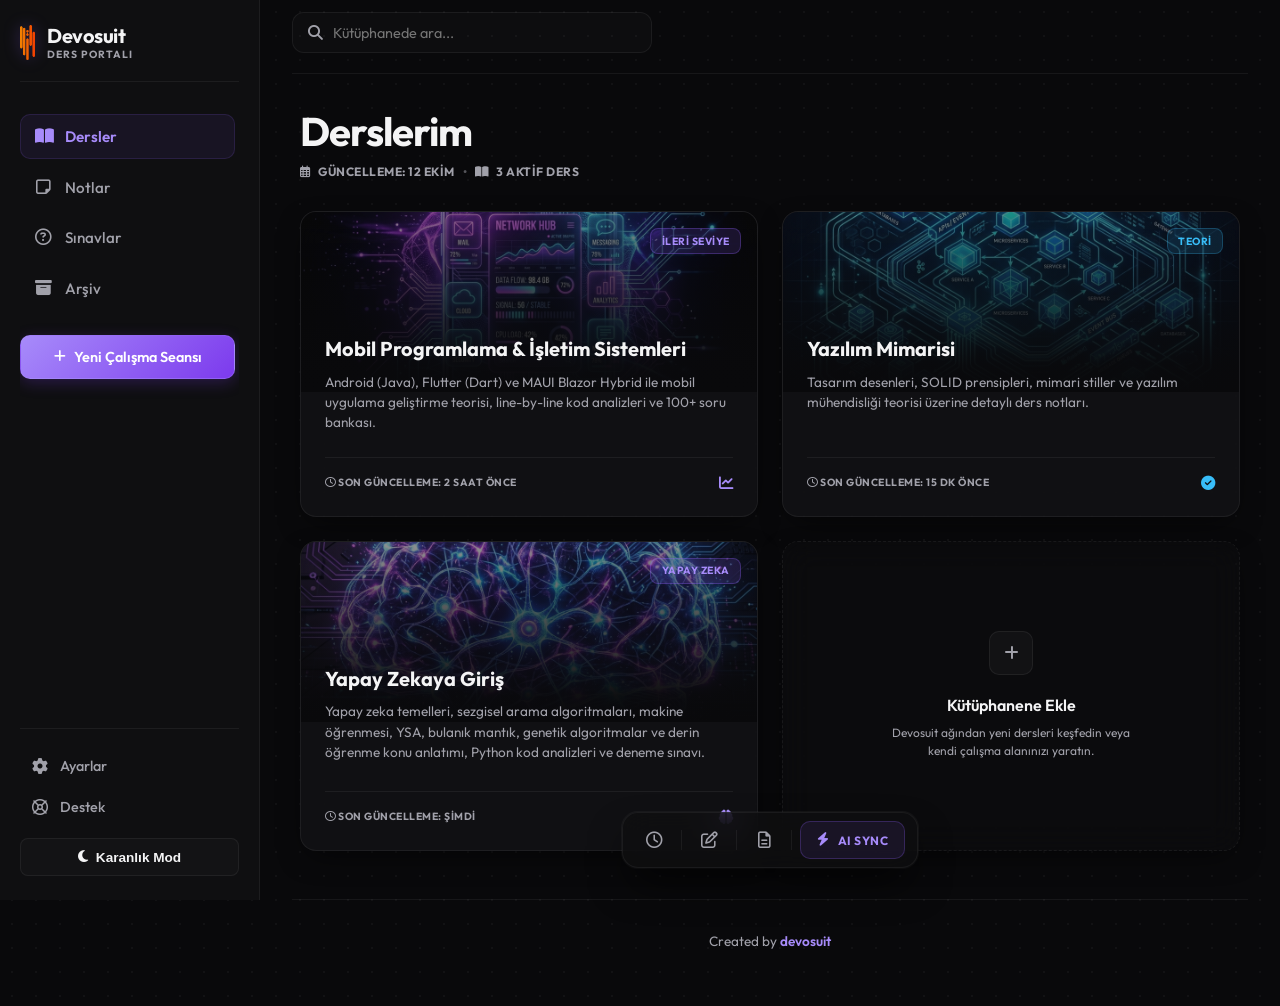
==== commit 5390a914: "yapay zekaya giriş eklendi mobil soru sayısı güncellendi" ====
--- a/index.html
+++ b/index.html
@@ -61,7 +61,7 @@
                 <div class="dashboard-meta">
                     <span><i class="far fa-calendar-alt"></i> GÜNCELLEME: 12 EKİM</span>
                     <span class="meta-dot">•</span>
-                    <span><i class="fas fa-book-open"></i> 2 AKTİF DERS</span>
+                    <span><i class="fas fa-book-open"></i> 3 AKTİF DERS</span>
                 </div>
             </div>
 
@@ -102,6 +102,22 @@
                     </div>
                 </a>
 
+                <!-- Yapay Zekaya Giriş — AKTİF -->
+                <a href="courses/yapay-zekaya-giris/index.html" class="course-card active-card" data-title="Yapay Zekaya Giriş" data-category="active">
+                    <div class="card-bg-container">
+                        <img src="assets/images/yapay_zeka_bg.png" alt="" class="card-bg-image">
+                        <div class="card-bg-overlay"></div>
+                    </div>
+                    <span class="card-badge badge-advanced">YAPAY ZEKA</span>
+                    <div class="card-content">
+                        <h3>Yapay Zekaya Giriş</h3>
+                        <p>Yapay zeka temelleri, sezgisel arama algoritmaları, makine öğrenmesi, YSA, bulanık mantık, genetik algoritmalar ve derin öğrenme konu anlatımı, Python kod analizleri ve deneme sınavı.</p>
+                        <div class="card-footer">
+                            <span class="last-mod"><i class="far fa-clock"></i> SON GÜNCELLEME: ŞİMDİ</span>
+                            <span class="footer-trend-icon trend-purple"><i class="fas fa-brain"></i></span>
+                        </div>
+                    </div>
+                </a>
 
                 <!-- Add to your library dashed card -->
                 <div class="course-card add-library-card" id="addLibraryCardBtn">
